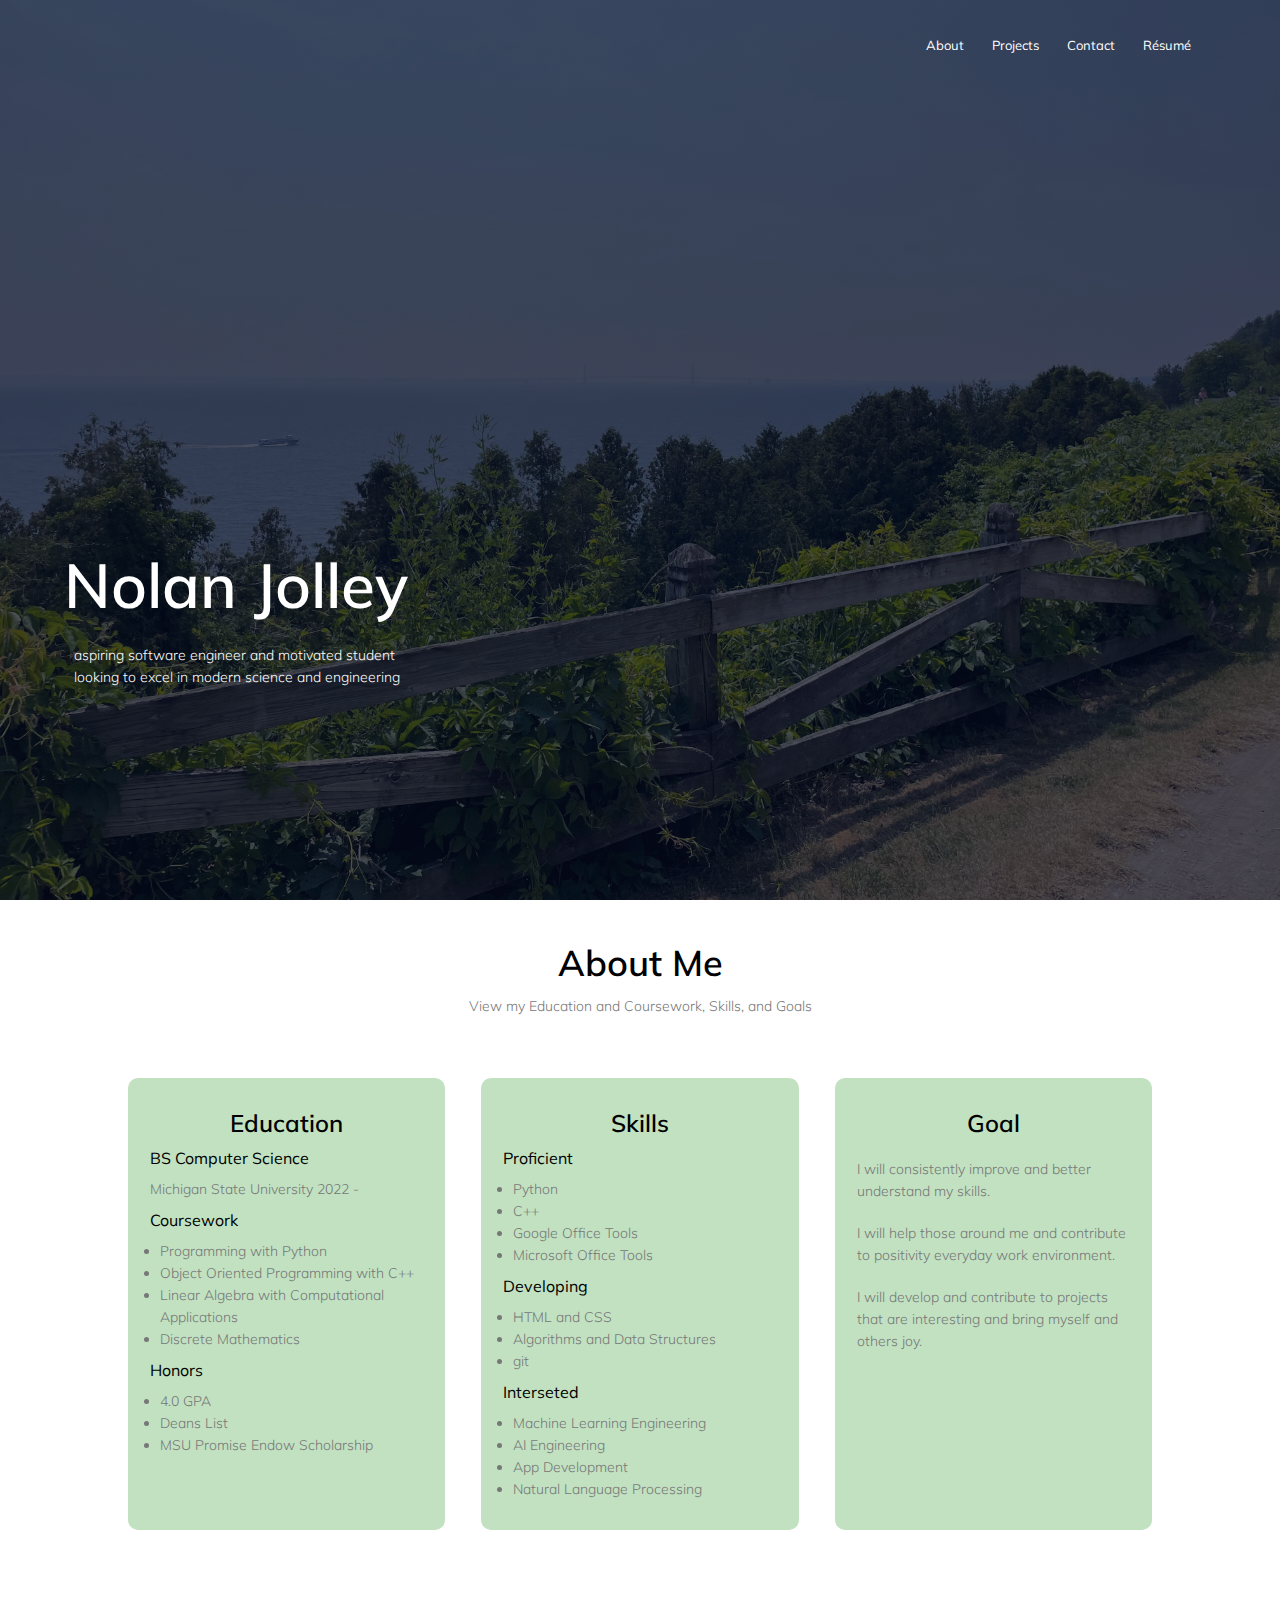
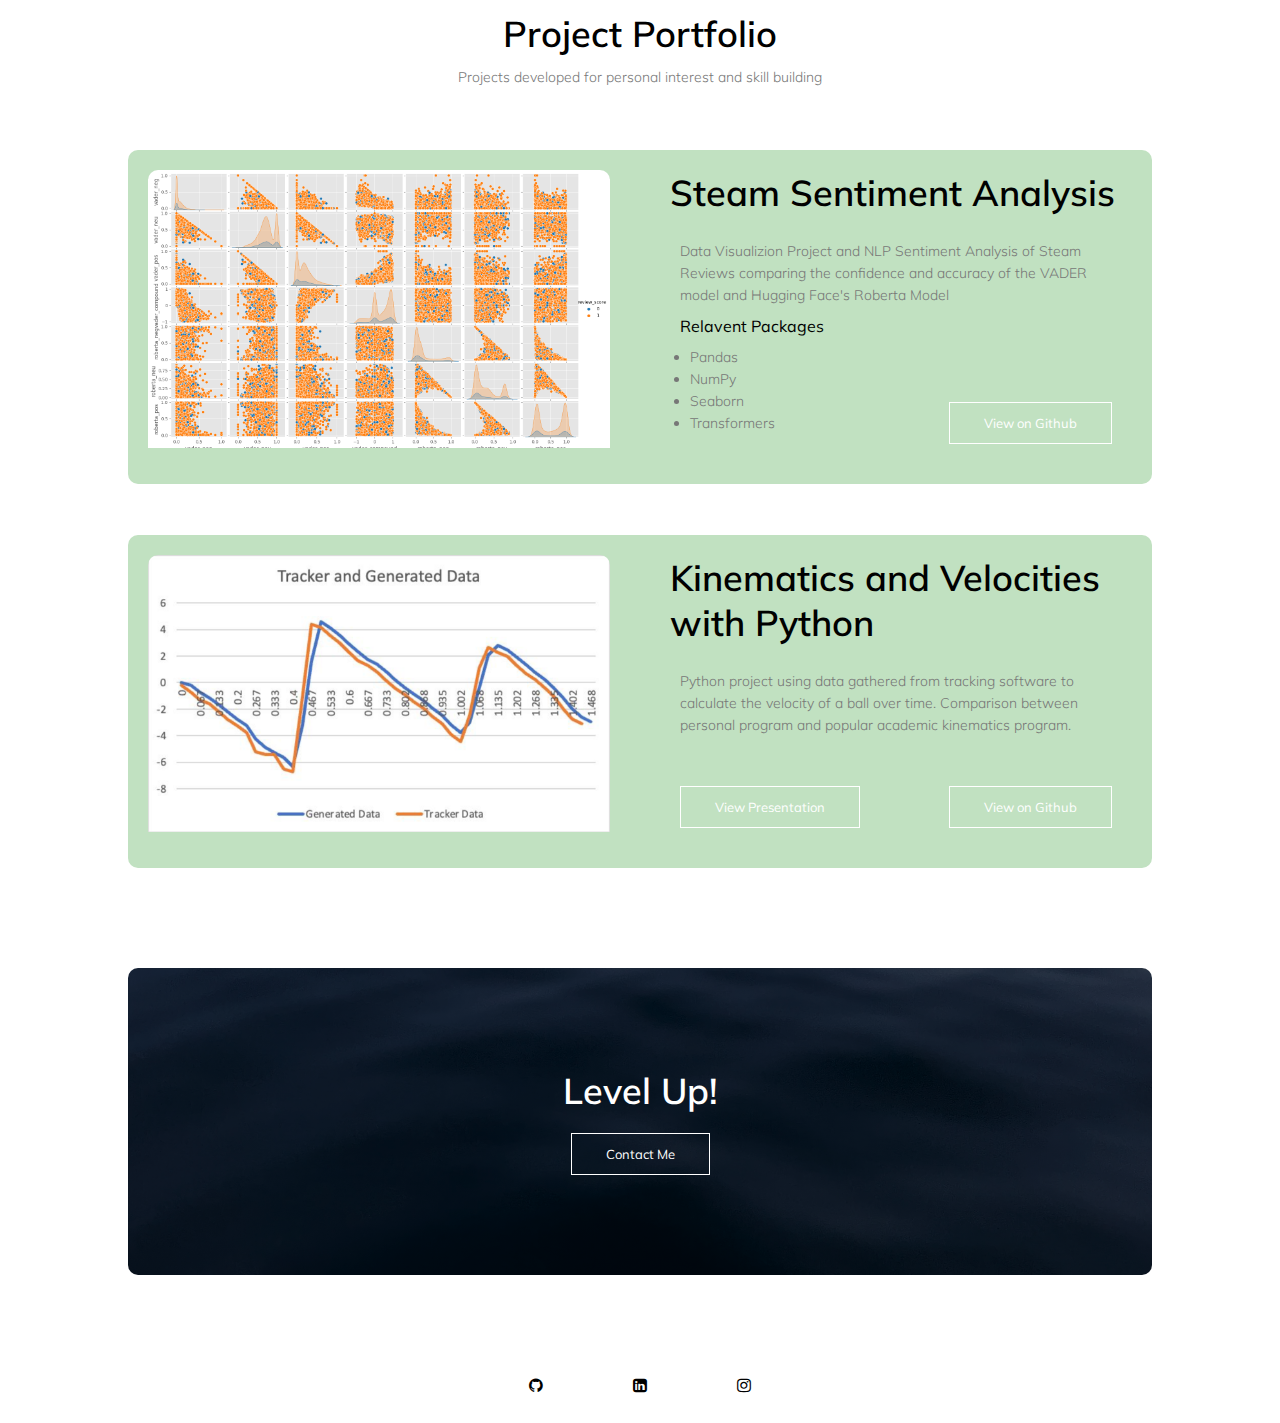
==== index.html @ 2948736c "Add files via upload" ====
<!DOCTYPE html>

<html>

<head> 
    <meta name = "viewport" content = "width=device-width, initial-scale = 1.0"> 
        <title>
            Nolan Jolley
        </title>
        <link rel="stylesheet" href="style.css"> 
        <link rel="preconnect" href="https://fonts.googleapis.com">
        <link rel="preconnect" href="https://fonts.gstatic.com" crossorigin>
        <link href="https://fonts.googleapis.com/css2?family=Mulish:wght@200;300;400;600;700&display=swap" rel="stylesheet">
        <link rel="stylesheet" href="https://stackpath.bootstrapcdn.com/font-awesome/4.7.0/css/font-awesome.min.css">
</head>
<body>

    <section class = "header1" id="home"> 
        <nav>
            <a href = "index.html"> </a>

                <!-- <img src = "images/logo.png"> -->

                <div class = "nav-links" id="navLinks">
                    <i class="fa fa-window-close-o" style="color: #ffffff;" onclick="hideMenu()"></i>
                    <ul>

                        <li><a href ="#about-section"> About </a></li>
                        <li><a href ="#projects"> Projects </a></li>
                        <li><a href ="#contact"> Contact </a></li>
                        <li><a href ="images/njresume_2909 copy.pdf" target = blank_> Résumé </a></li>

                    </ul>
                </div>
                <i class="fa fa-bars" style="color: #ffffff;" onclick="showMenu()"></i>
        </nav>

    <div class="text-box">
        <h1>
            Nolan Jolley
        </h1>
        <p>
            aspiring software engineer and motivated student <br> looking to excel in modern science and engineering 
        </p>
        <!-- <a href='' class="hero-btn">
            Explore the website cucks...
        </a> -->
    </div>

    </section>

    <!---about section-->

    <section class ="about" id="about-section"> 

        <h1> About Me </h1>
        <p>View my Education and Coursework, Skills, and Goals </p>
        <div class = "row"> 
            <div class = "proj-col"> 
                <h2> 
                    Education 
                </h2>
                <h4>
                    BS Computer Science 
                </h4>
                <p> 
                    Michigan State University 2022 -
                </p>
                <h4>
                    Coursework
                </h4>
                <ul>
                    <li>Programming with Python</li>
                    
                    <li>Object Oriented Programming with C++ </li>
                   
                    <li>Linear Algebra with Computational Applications</li>
                   
                    <li>Discrete Mathematics </li>
                    
                </ul>
                <h4>
                    Honors
                </h4>
                <ul>
                    
                    <li>4.0 GPA</li>
                    
                    <li>Deans List</li>
                    
                    <li>MSU Promise Endow Scholarship</li>
                    
                </ul>
               

            </div>
            <div class = "proj-col"> 
                <h2> 
                    Skills 
                </h2>
                <h4>
                    Proficient 
                </h4>
                <ul>
                    
                    <li>Python</li>
                    
                    <li>C++</li>

                    <li>Google Office Tools</li>
                    
                    <li>Microsoft Office Tools</li>
                </ul>
                <h4>
                    Developing
                </h4>
                <ul>
                    
                    <li>HTML and CSS</li>
                    
                    <li>Algorithms and Data Structures</li>

                    <li>git</li>
                </ul>
                <h4>
                    Interseted
                </h4>
                <ul>
                    
                    <li>Machine Learning Engineering</li>

                    <li>AI Engineering</li>
                    
                    <li>App Development</li>

                    <li>Natural Language Processing</li>
                </ul>
            </div>
            <div class = "proj-col"> 
                <h2> 
                     Goal
                </h2>

                <p> 
                    I will consistently improve and better understand my skills.
                </p>
                <p> 
                    I will help those around me and contribute to positivity everyday work environment. 
                </p>
                <p> 
                    I will develop and contribute to projects that are interesting and bring myself and others joy.
                </p>

            </div>
        </div>
    </section>


<!--portfolio-->
<section class = "projects" id="projects">
    <h1>
        Project Portfolio
    </h1>
        <p>
            Projects developed for personal interest and skill building  
            
        </p>
        <div class = "row2"> 

            <div class="project-col">

                <img src = "images/VADERvsRoberta.png">
                
            </div>
            <div class="project-col">

                <h1> Steam Sentiment Analysis</h1>
                <p>Data Visualizion Project and NLP Sentiment Analysis of Steam Reviews comparing the confidence and 
                    accuracy of the VADER model and Hugging Face's Roberta Model
                </p>
                <h4>
                    Relavent Packages
                </h4>
                <ul>
                    
                    <li>Pandas</li>

                    <li>NumPy </li>
                    
                    <li>Seaborn</li>

                    <li>Transformers</li>
                </ul>
                
                <a href="https://github.com/nolanjolley/steam-sentiment-analysis" target = blank_ class = "proj-btn"> View on Github</a>
            </div>
        </div>
        <div class = "row2"> 

            <div class="project-col">

                <img src = "images/Screenshot 2023-09-03 at 11.42.48 PM.png">
                
            </div>
            <div class="project-col">
              
                <h1>Kinematics and Velocities with Python </h1>
                <p>Python project using data gathered from tracking software to calculate 
                    the velocity of a ball over time. Comparison between personal program and popular academic 
                    kinematics program. 
                </p>
                <a href="https://drive.google.com/file/d/1aO3XGVloeSkYE9qz4G8ztH5Ztpsj8HgO/view?usp=sharing" target = blank_ class = "pres-btn"> View Presentation</a>
                <a href="https://github.com/nolanjolley/vel_project" target = blank_ class = "proj-btn"> View on Github </a>
                
            </div>
        </div>
  
</section>
<!-- contact -->

<section class = "contact" id="contact"> 

    <h1>Level Up!</h1>
    <a href = "mailto: nolanjolley@gmail.com" class = "hero-btn"> Contact Me </a>

</section>

<!-- footer -->

<section class = "footer"> 
    <div class="icons"> 
        <i class="fa fa-github" onclick="window.location.href = 'https://github.com/nolanjolley';"></i>
        <i class="fa fa-linkedin-square" onclick="window.location.href = 'https://www.linkedin.com/in/nolan-jolley-66517a282/';" ></i>
        <i class="fa fa-instagram" onclick="window.location.href = 'https://www.instagram.com/nolanjjolley/';"></i>
    </div>
</section>

<!-- java for phone menu -->
<script>

    var navLinks = document.getElementById("navLinks")

    function showMenu() { 
        navLinks.style.right = "0"; 
    }

    function hideMenu() { 
        navLinks.style.right = "-200px"
    }

</script>

</body>
</html>
---- style.css ----
*{ 
    margin: 0; 
    padding: 0; 
    font-family: 'Mulish', sans-serif;
}

.header1 { 
    min-height: 100vh; 
    width: 100%; 
    background-image: linear-gradient(rgb(4,9,30,0.7),rgb(4,9,30,0.7)), url(images/IMG_0151.jpeg);

    background-position: center;
    background-size: cover;
    position: relative; 
}

nav{ 

    display: flex; 
    padding: 2% 6%; 
    justify-content: space-between;
    align-items: center;

}

.nav-links { 

    flex: 1; 
    text-align: right;
    
}

.nav-links ul li { 

    list-style: none; 
    display: inline-block; 
    padding: 8px 12px; 
    position: relative; 

}

.nav-links ul li a{ 

    color: #fff;
    text-decoration: none; 
    font-size: 13px;

}

.nav-links ul li::after{

    content: ''; 
    width: 0%;
    height: 2px; 
    background: #C1E1C1;
    display: block; 
    margin: auto; 
    transition: 0.5s;

}

.nav-links ul li:hover::after {

    width: 100%; 

} 

.text-box { 
    width: 90%; 
    color: white; 
    position: absolute; 
    top: 50%; 
    left: 50%; 
    transform: translate(-50%, 50%); 
    text-align: left;
}

.text-box h1{
    font-size: 62px; 
}

.text-box p{ 
    margin: 10px 0 40px; 
    font-size: 14px; 
    color: white; 
}

.hero-btn { 
    display: inline-block; 
    text-decoration: none; 
    color: white; 
    border: 1px solid white;
    padding: 12px 34px; 
    font-size: 13px; 
    background: transparent; 
    position: relative; 
    cursor: pointer;
}

.hero-btn:hover {
    
    border: 1px solid #C1E1C1; 
    background: #C1E1C1; 
    transition: 1s; 

}

nav .fa { 
    display: none; 
}

@media(max-width:700px) { 

    .text-box h1 { 
        font-size: 20px; 
    }

    .hero-btn:hover {
        
        border: 1px solid #C1E1C1; 
        background: #C1E1C1; 
        transition: 1s; 
    
    }

    .nav-links ul li { 
            display: block; 
            font-size: 40px;
    }

    .nav-links { 
        position: absolute; 
        background: #C1E1C1; 
        height: 100vh; 
        width:  200px; 
        top: 0; 
        right: -200px; 
        text-align: right; 
        z-index: 2; 
        transition: 1s; 
    }
    
    nav .fa { 
        display: block; 
        color: white; 
        margin: 10px; 
        font-size: 20px; 
        cursor: pointer; 
    }
    /* .nav-links ul { 
        padding: 10px; 
    } */
}

/*-- about section --*/ 

.about { 

    width: 80%;
    margin: auto; 
    text-align: center;
    padding-top: 40px; 

}

h1 { 

    font-size: 36px; 
    font-weight: 600;
    
}

p { 

    color: #777; 
    font-size: 14px; 
    font-weight: 300;
    line-height: 22px;
    padding: 10px; 
    

}

.row { 

    margin-top: 5%;
    display: flex; 
    justify-content: space-between;
} 

.proj-col { 

    flex-basis: 31%;
    background: #C1E1C1;
    border-radius: 10px; 
    margin-bottom: 5%; 
    padding: 20px 12px; 
    box-sizing: border-box;
    transition: 0.5s; 
    text-align: left;
}

.proj-col ul { 
    margin-left: 10px; 
    color: #777; 
    font-size: 14px; 
    font-weight: 300;
    line-height: 22px;
    padding: 10px; 
}
.proj-col h4 { 
    font-weight: 400;
    padding-left: 10px; 
}

h2{ 

    text-align: center;
    font-weight: 600;
    margin: 10px; 

}

.proj-col:hover { 

    box-shadow: 0 0 20px 0px rgba(0,0,0,0.2)

}

@media(max-width: 700px) { 

    .row{ 
        flex-direction: column;
    }

}

/*-- projects --*/ 

.projects { 

    width: 80%;
    margin: auto; 
    padding-top: 30px;
    text-align: center; 

}


.row2 { 
    margin-top: 5%;
    display: flex; 
    justify-content: space-between;

    flex-basis: 31%;
    background: #C1E1C1;
    border-radius: 10px; 
    margin-bottom: 5%; 
    padding: 20px 20px; 
    box-sizing: border-box;
    transition: 0.5s; 
}

.row2:hover { 
    box-shadow: 0 0 20px 0px rgba(0,0,0,0.2)
}

.project-col { 
    flex-basis: 47%; 
    /* margin-bottom: 20px; */
    border-radius: 10px; 
    position: relative;
    overflow: hidden; 
    /* justify-content: space-between;
    flex-direction: column;

    display: flex; */
}


.project-col img { 
    width: 100%;
    padding-bottom: 12px;
}

.project-col h1{ 
    margin-bottom: 15px; 
    text-align: left;
}

.project-col p { 
    text-align: left;
}

.proj-btn { 
    display: inline-block; 
    text-decoration: none; 
    color: white; 
    border: 1px solid white;
    padding: 12px 34px; 
    font-size: 13px; 
    background: transparent; 
    position: relative; 
    cursor: pointer;
    /* text-align: right;  */
}

.proj-btn:hover {
    border: 1px solid white; 
    background: white; 
    color: #C1E1C1;
    transition: 1s; 
}
.pres-btn { 
    display: inline-block; 
    text-decoration: none; 
    color: white; 
    border: 1px solid white;
    padding: 12px 34px; 
    font-size: 13px; 
    background: transparent; 
    position: relative; 
    cursor: pointer;
    /* text-align: right;  */
}

.pres-btn:hover {
    border: 1px solid white; 
    background: white; 
    color: #C1E1C1;
    transition: 1s; 
}

.project-col h4 { 
    font-weight: 400;
    padding-left: 10px; 
    text-align: left;
}

.project-col ul { 
    margin-left: 10px; 
    color: #777; 
    font-size: 14px; 
    font-weight: 300;
    line-height: 22px;
    padding: 10px; 
    padding-bottom: 20px; 
    text-align: left; 
}

.project-col .proj-btn { 
    position: absolute;
    bottom: 20px;
    right: 20px;
}
.project-col .pres-btn { 
    position: absolute;
    bottom: 20px;
    left: 10px; 
}
@media(max-width: 700px) { 

    .row2{ 
        flex-direction: column;
        text-align: left;
    }
    .project-col .proj-btn { 
     
        position: relative;  
        margin: 10px; 
       
        bottom: 0px;
        right: 0px;
    }

}

/* contact */

.contact { 
    margin: 100px auto; 
    width: 80%; 
    background-image: linear-gradient(rgba(0,0,0,0.7), rgba(0,0,0,0.7)), url(images/IMG_0193.jpeg);
    background-position: center;
    background-size: cover;
    border-radius: 10px; 
    text-align: center; 
    padding: 100px 0; 
}

.contact h1 { 
    color: white; 
    margin-bottom: 20px;
    padding: 0;
}

@media (max-width: 700px) { 
    .contact h1 { 
        font-size: 24px; 
    }

}

/* footer */

.footer { 
    width: 100%; 
    text-align: center;
    /* padding: 30px;  */
}

.icons .fa { 
    color: black; 
    margin: 0 13px; 
    cursor: pointer;
    padding-left: 30px; 
    padding-right: 30px; 
    padding-bottom: 30px; 
}
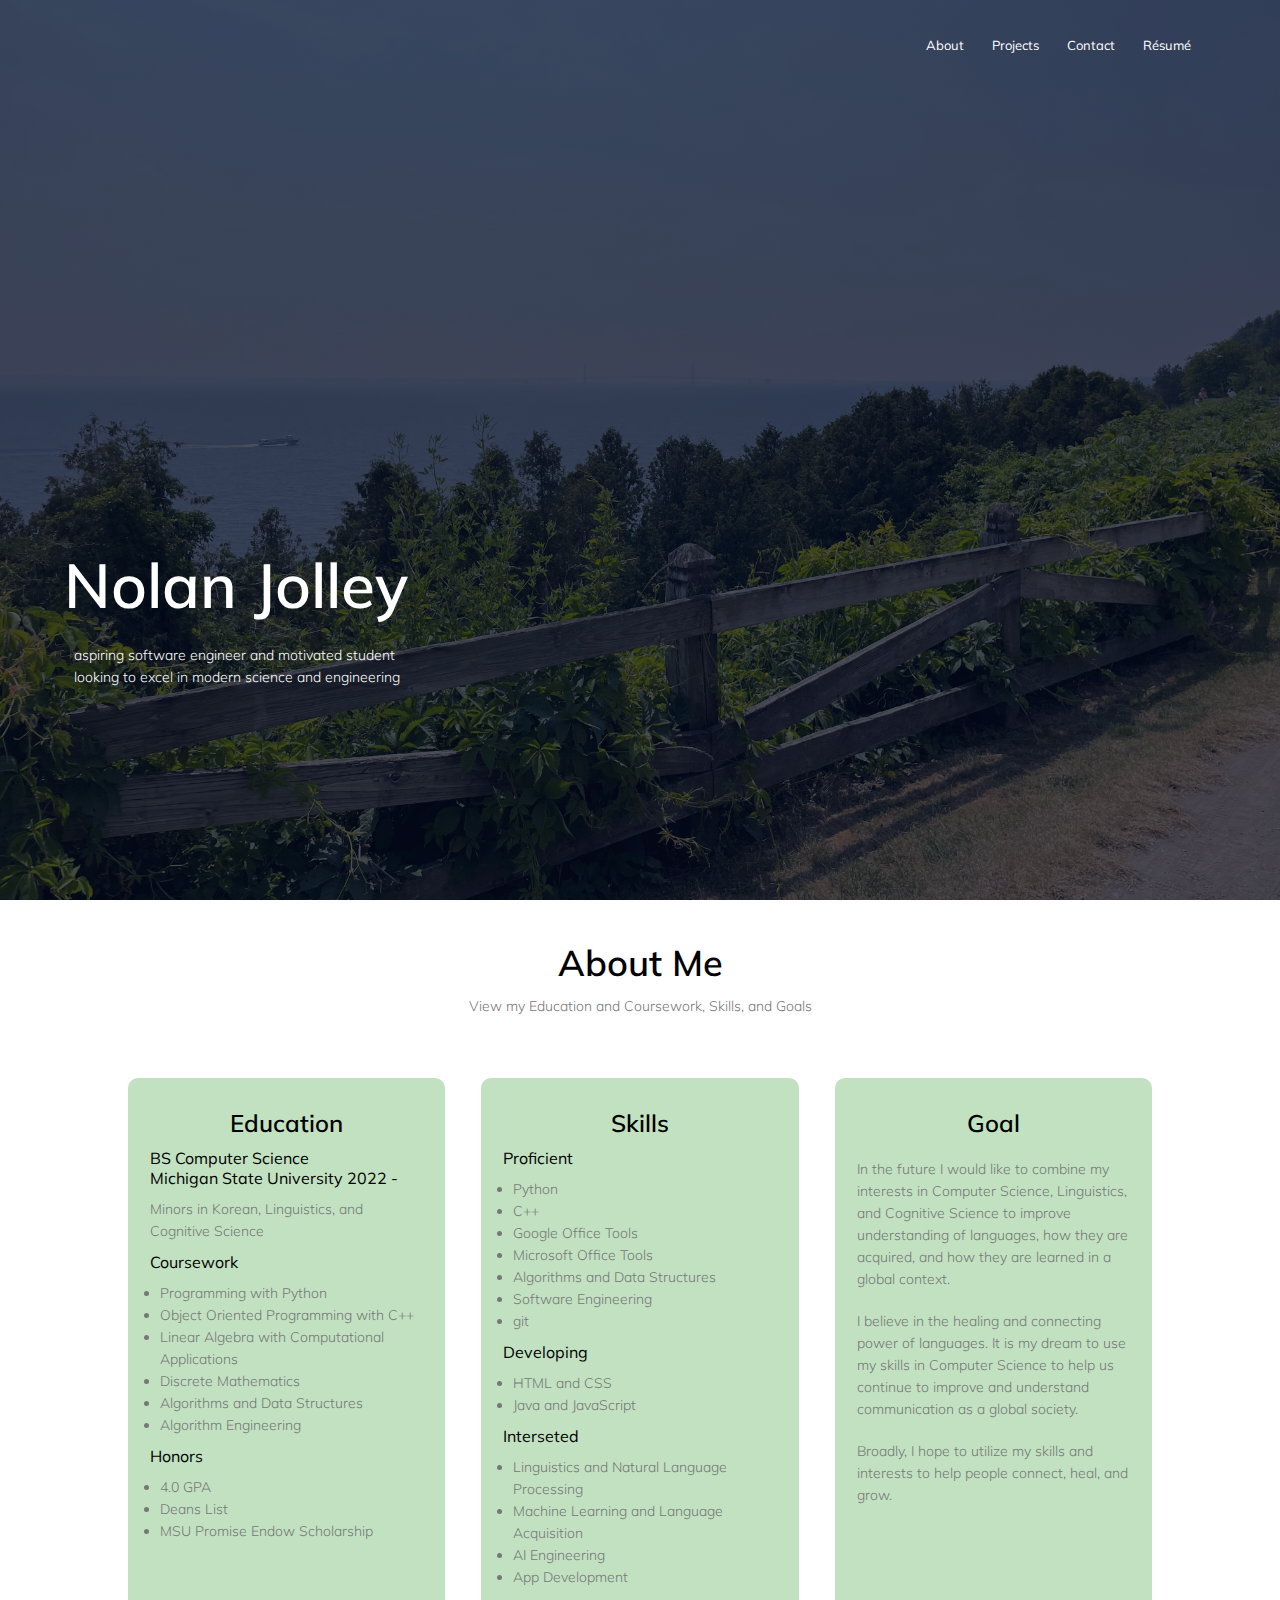
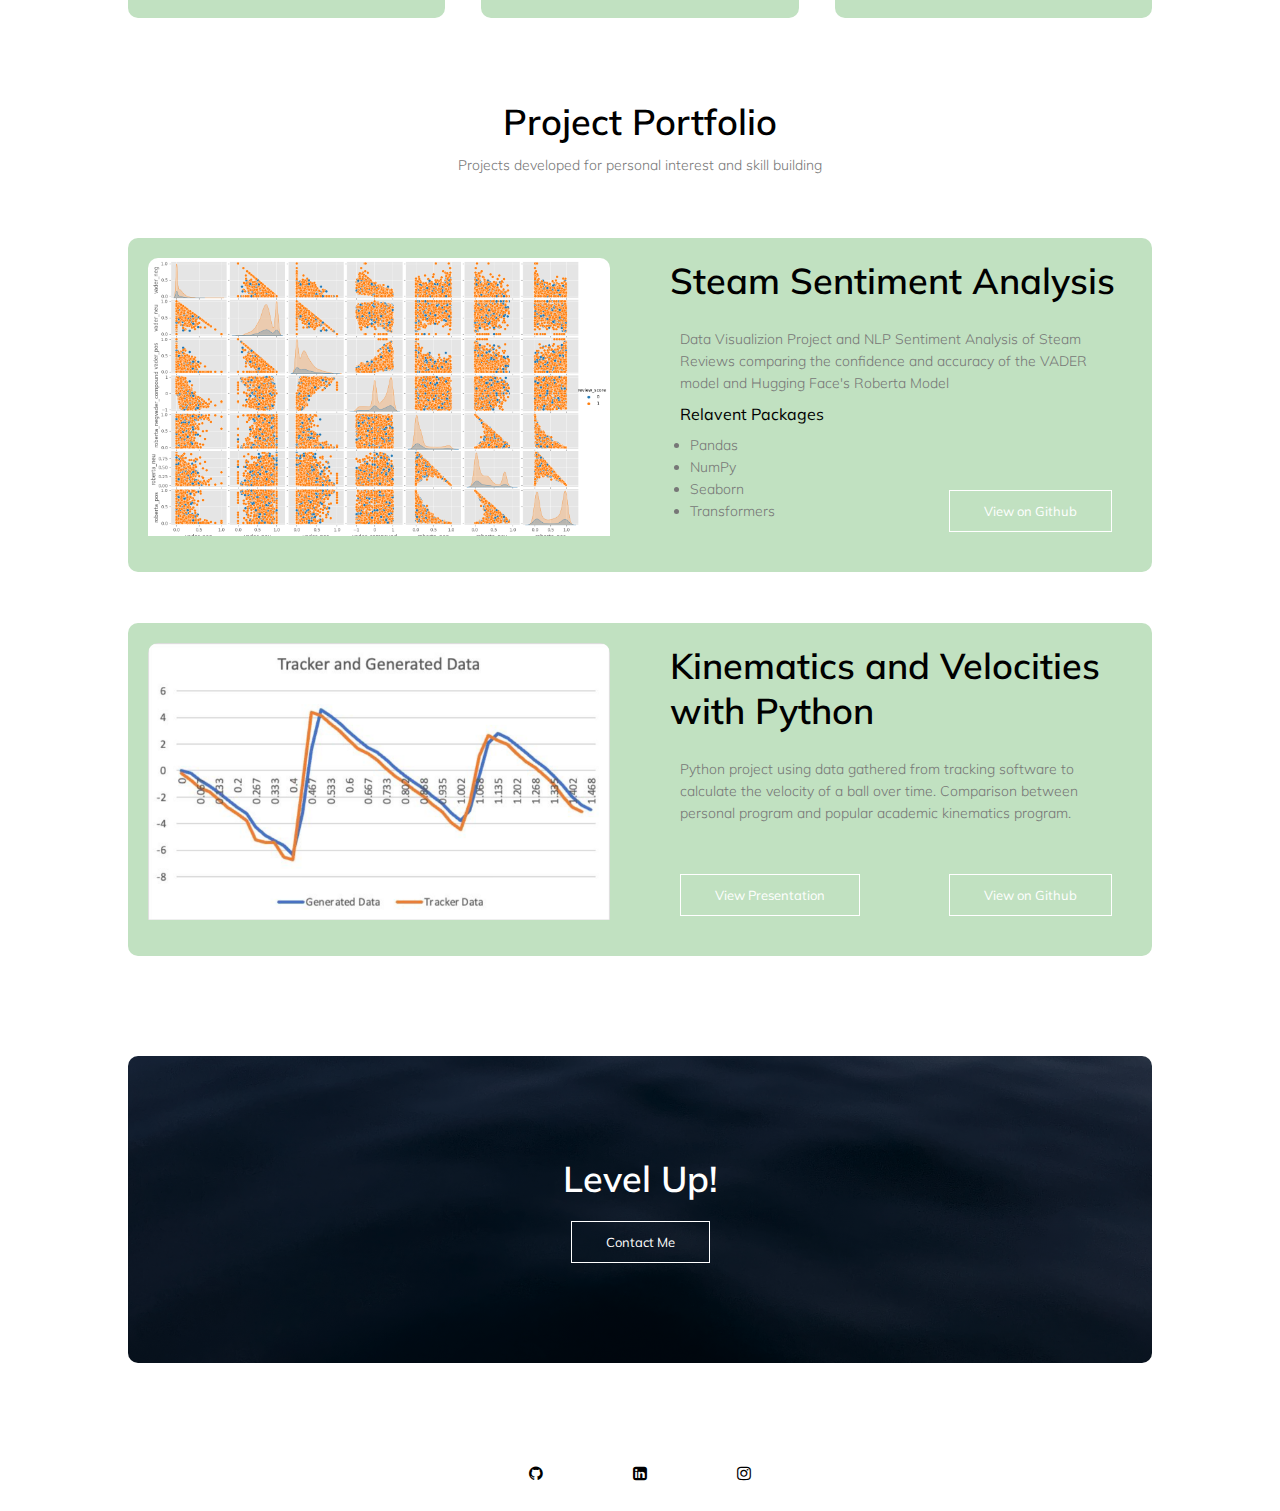
==== commit 1b16e6cc: "Update index.html" ====
--- a/index.html
+++ b/index.html
@@ -28,7 +28,7 @@
                         <li><a href ="#about-section"> About </a></li>
                         <li><a href ="#projects"> Projects </a></li>
                         <li><a href ="#contact"> Contact </a></li>
-                        <li><a href ="images/njresume_2909 copy.pdf" target = blank_> Résumé </a></li>
+                        <li><a href ="images/nolanjolleyRE.pdf" target = blank_> Résumé </a></li>
 
                     </ul>
                 </div>
@@ -61,11 +61,15 @@
                     Education 
                 </h2>
                 <h4>
-                    BS Computer Science 
-                </h4>
-                <p> 
+                    BS Computer Science  
+                </h4>
+                <h4>
                     Michigan State University 2022 -
-                </p>
+                </h4>
+                <p>
+                    Minors in Korean, Linguistics, and Cognitive Science 
+                </p>
+
                 <h4>
                     Coursework
                 </h4>
@@ -77,6 +81,10 @@
                     <li>Linear Algebra with Computational Applications</li>
                    
                     <li>Discrete Mathematics </li>
+
+                    <li>Algorithms and Data Structures</li>
+
+                    <li>Algorithm Engineering</li>
                     
                 </ul>
                 <h4>
@@ -110,6 +118,13 @@
                     <li>Google Office Tools</li>
                     
                     <li>Microsoft Office Tools</li>
+
+                    <li>Algorithms and Data Structures</li>
+
+                    <li>Software Engineering</li>
+
+                    <li>git</li>
+
                 </ul>
                 <h4>
                     Developing
@@ -118,22 +133,21 @@
                     
                     <li>HTML and CSS</li>
                     
-                    <li>Algorithms and Data Structures</li>
-
-                    <li>git</li>
+                    <li>Java and JavaScript</li>
                 </ul>
                 <h4>
                     Interseted
                 </h4>
                 <ul>
                     
-                    <li>Machine Learning Engineering</li>
+                    <li>Linguistics and Natural Language Processing</li>
+
+                    <li>Machine Learning and Language Acquisition</li>
 
                     <li>AI Engineering</li>
                     
                     <li>App Development</li>
 
-                    <li>Natural Language Processing</li>
                 </ul>
             </div>
             <div class = "proj-col"> 
@@ -142,13 +156,15 @@
                 </h2>
 
                 <p> 
-                    I will consistently improve and better understand my skills.
-                </p>
-                <p> 
-                    I will help those around me and contribute to positivity everyday work environment. 
-                </p>
-                <p> 
-                    I will develop and contribute to projects that are interesting and bring myself and others joy.
+                    In the future I would like to combine my interests in Computer Science, Linguistics, and Cognitive Science
+                    to improve understanding of languages, how they are acquired, and how they are learned in a global context. 
+                </p>
+                <p>
+                    I believe in the healing and connecting power of languages. It is my dream to use my skills in Computer Science
+                    to help us continue to improve and understand communication as a global society. 
+                </p>
+                <p>
+                    Broadly, I hope to utilize my skills and interests to help people connect, heal, and grow. 
                 </p>
 
             </div>
@@ -251,4 +267,4 @@
 </script>
 
 </body>
-</html>+</html>
--- a/style.css
+++ b/style.css
@@ -358,6 +358,7 @@
     bottom: 20px;
     left: 10px; 
 }
+
 @media(max-width: 700px) { 
 
     .row2{ 
@@ -416,4 +417,4 @@
     padding-left: 30px; 
     padding-right: 30px; 
     padding-bottom: 30px; 
-}+}
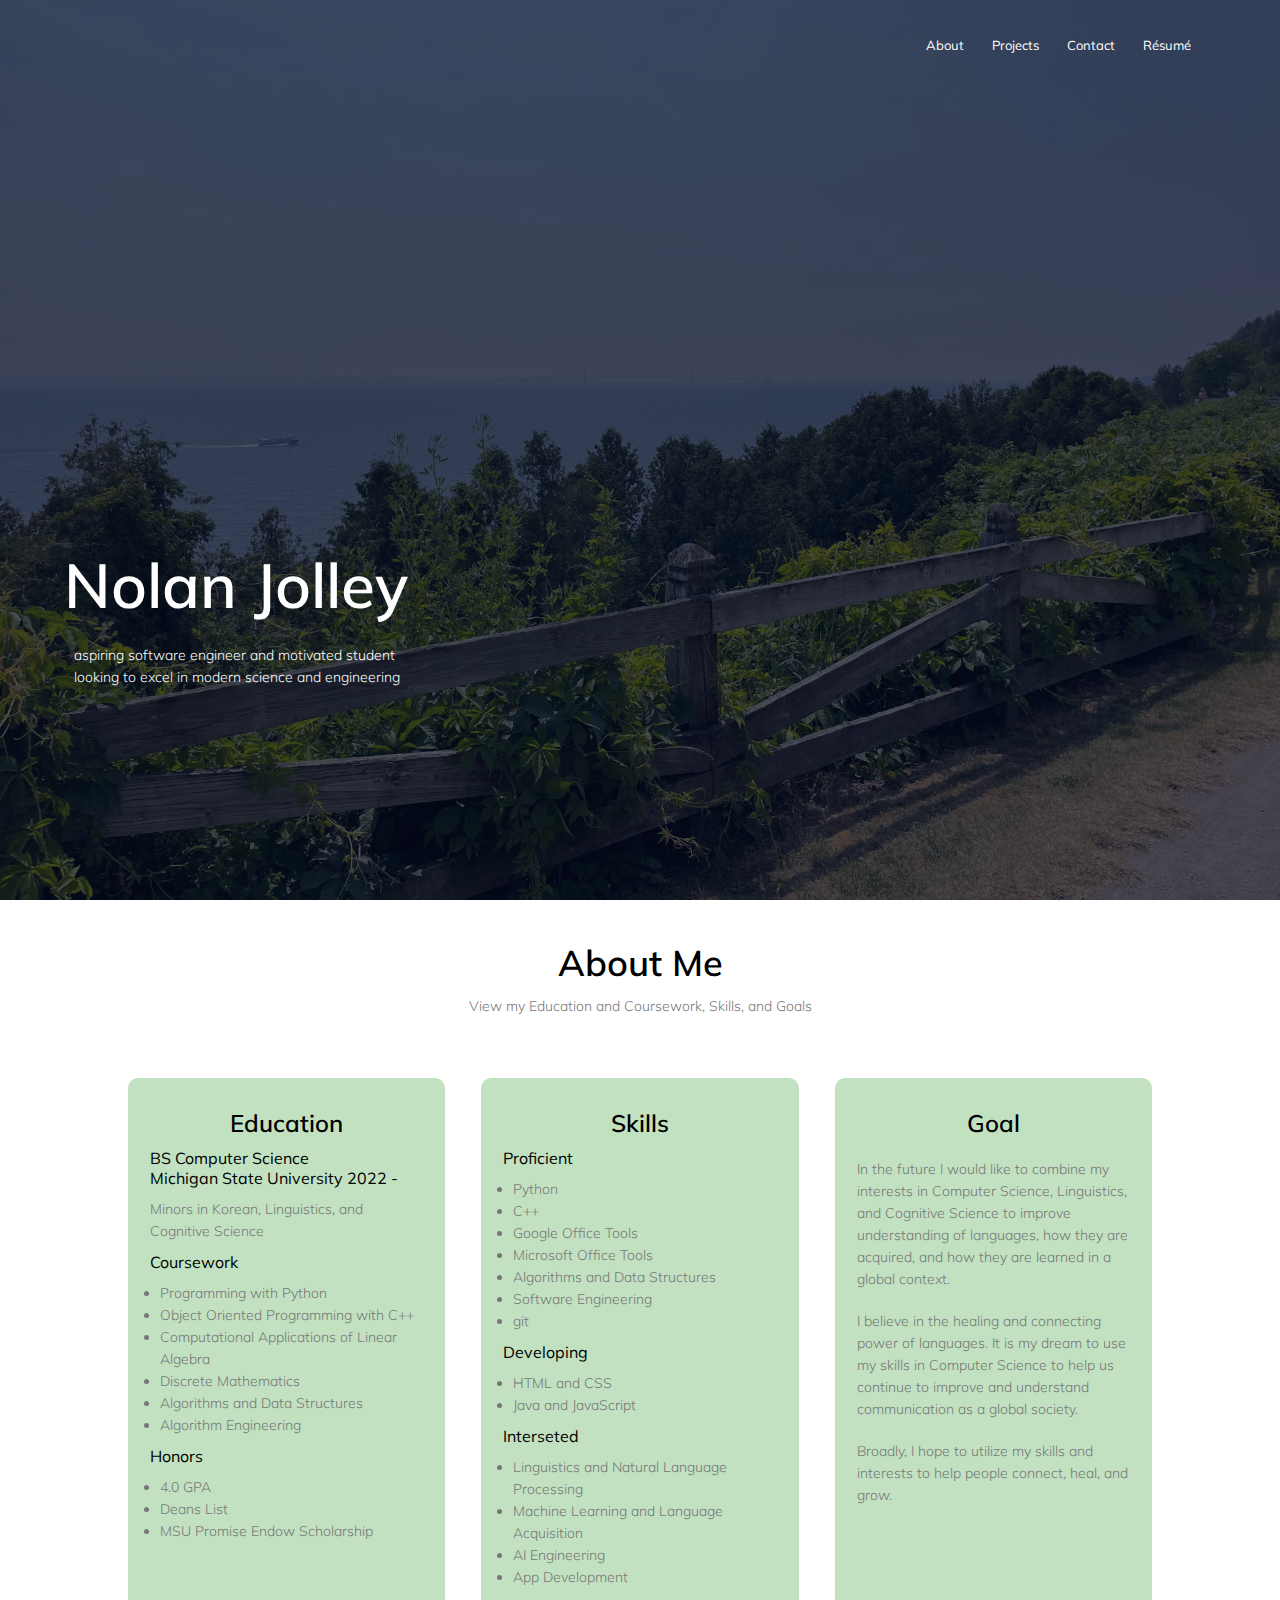
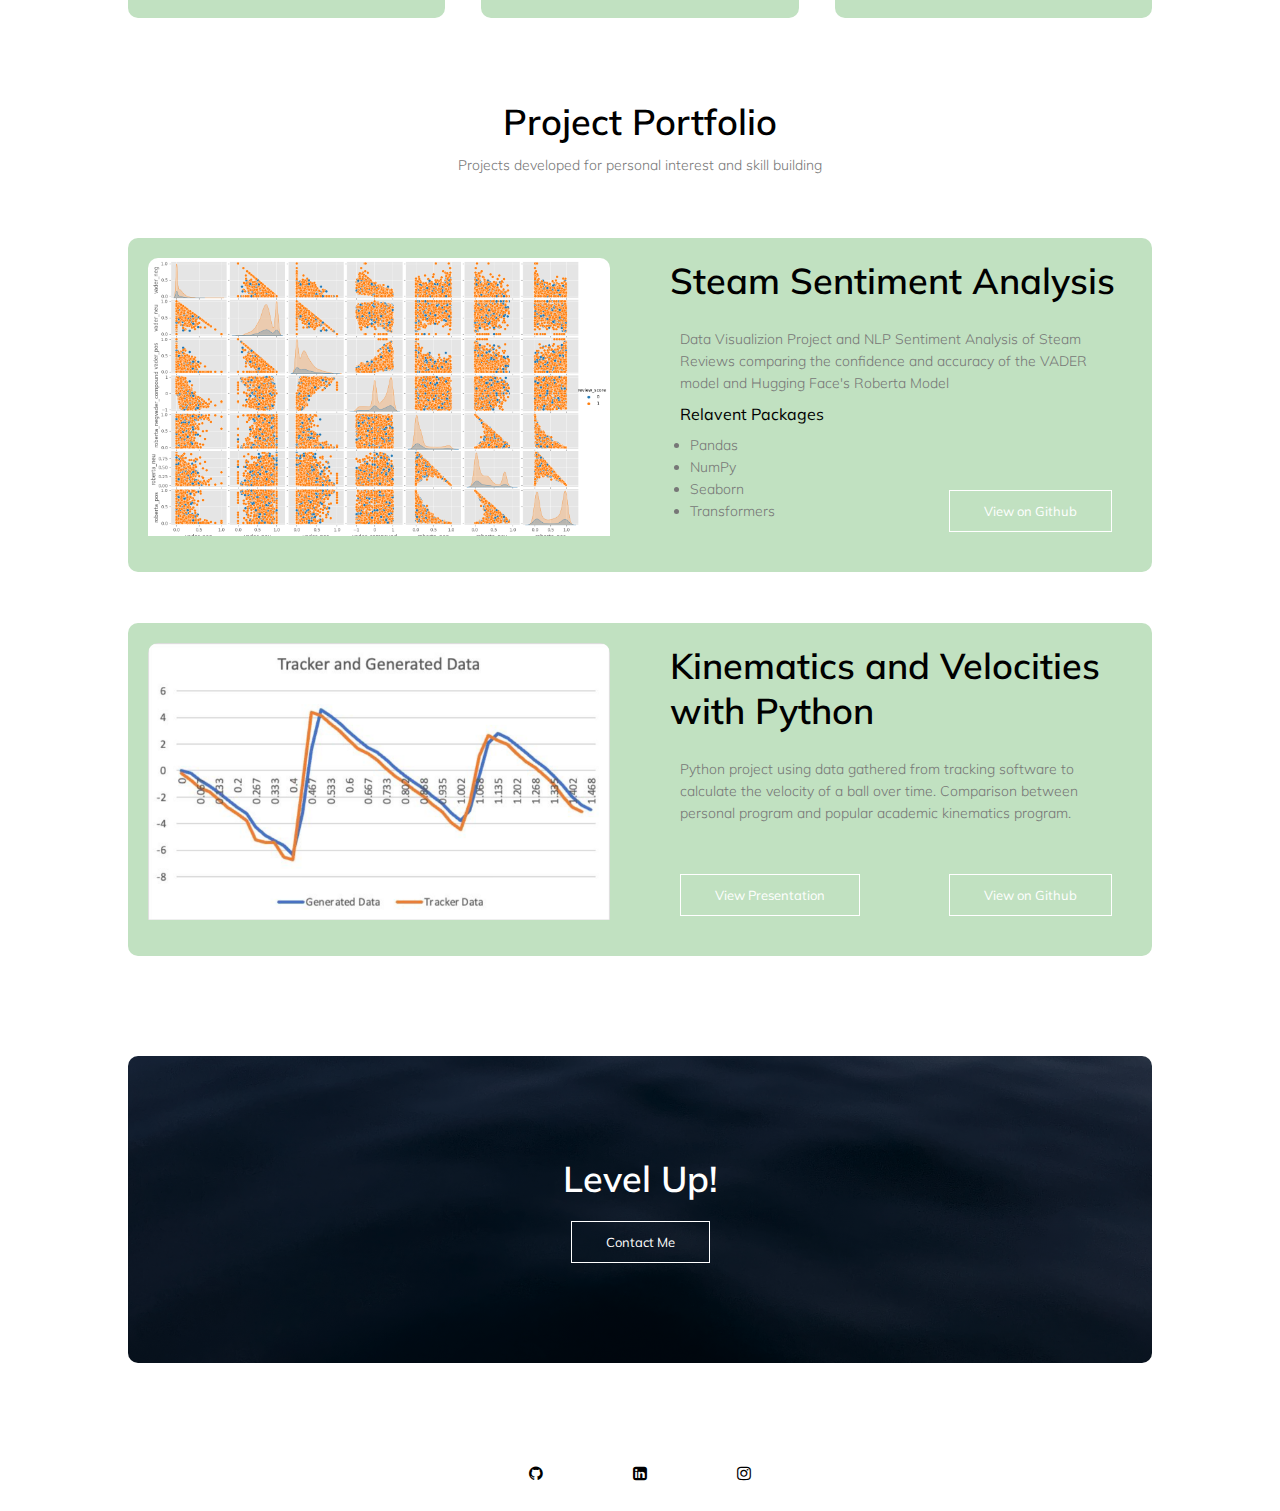
==== commit c0a55b4b: "updated lin alg section" ====
--- a/index.html
+++ b/index.html
@@ -78,7 +78,7 @@
                     
                     <li>Object Oriented Programming with C++ </li>
                    
-                    <li>Linear Algebra with Computational Applications</li>
+                    <li>Computational Applications of Linear Algebra</li>
                    
                     <li>Discrete Mathematics </li>
 
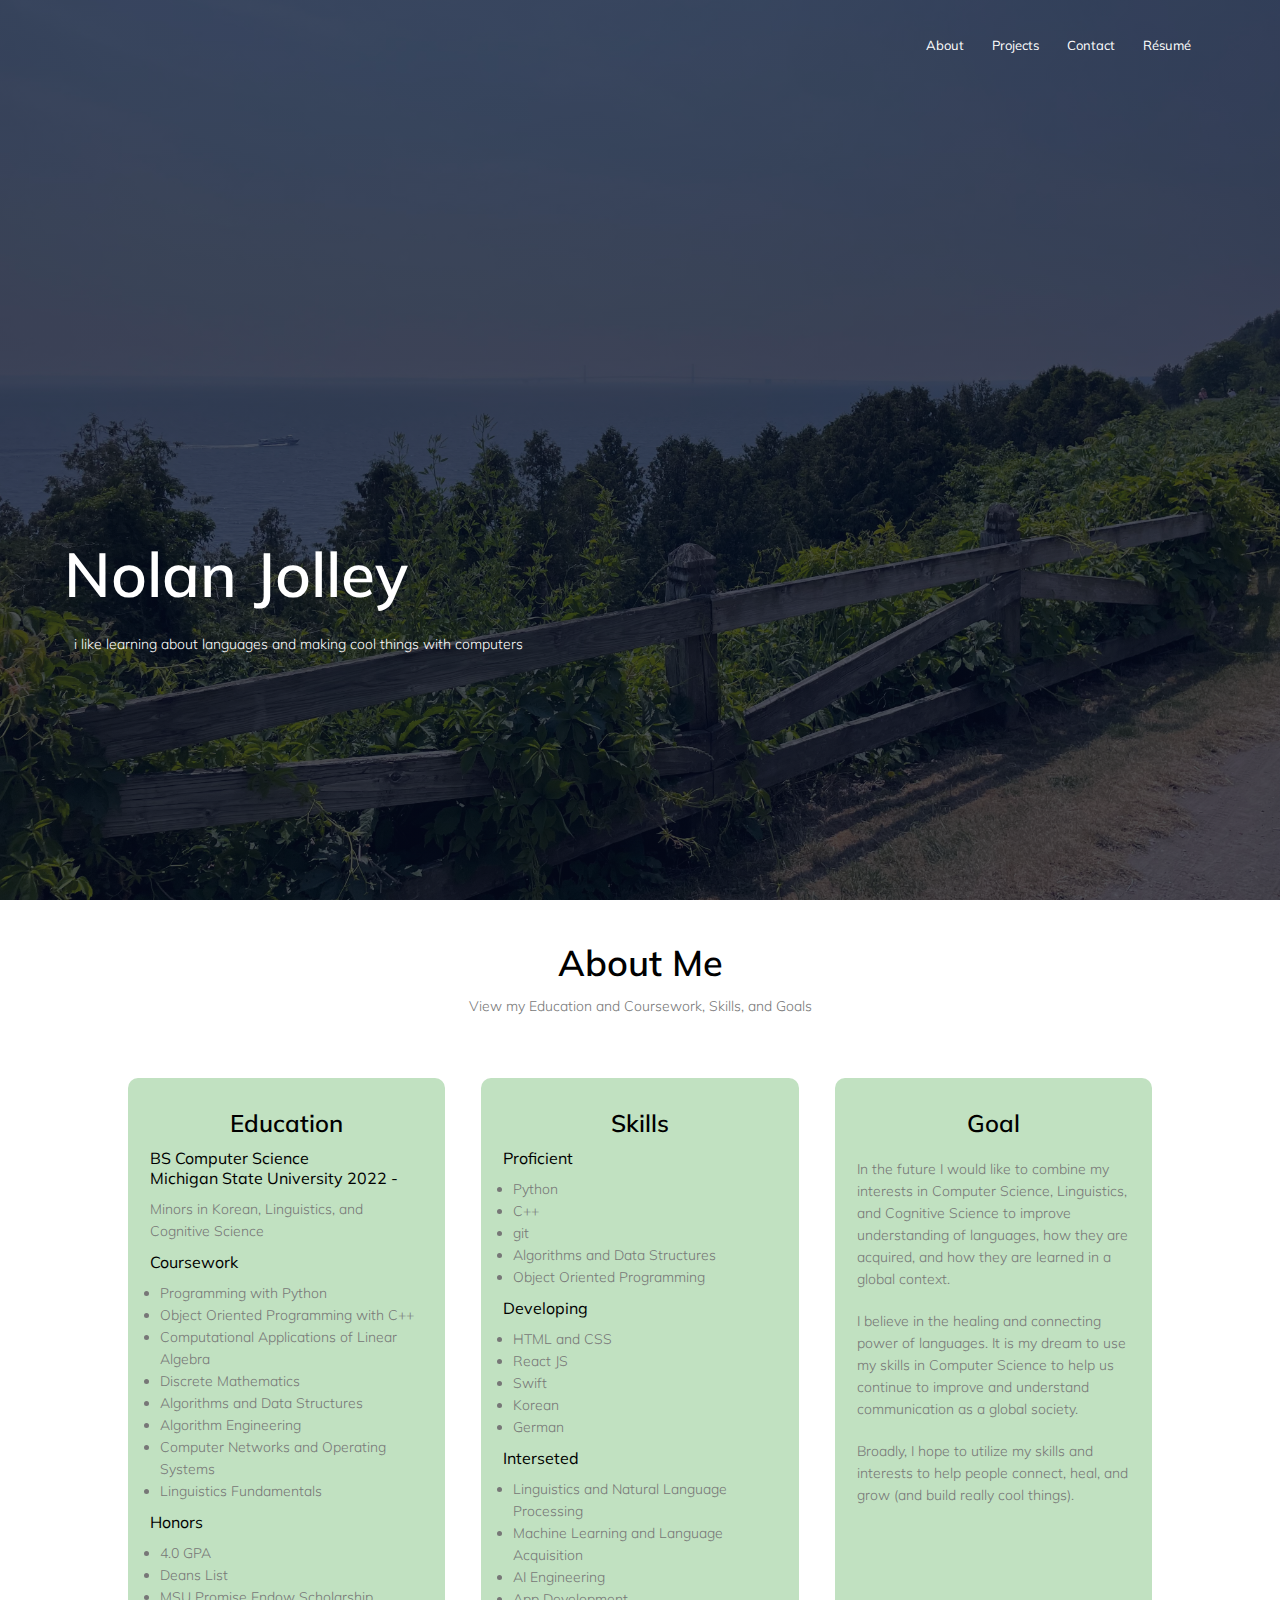
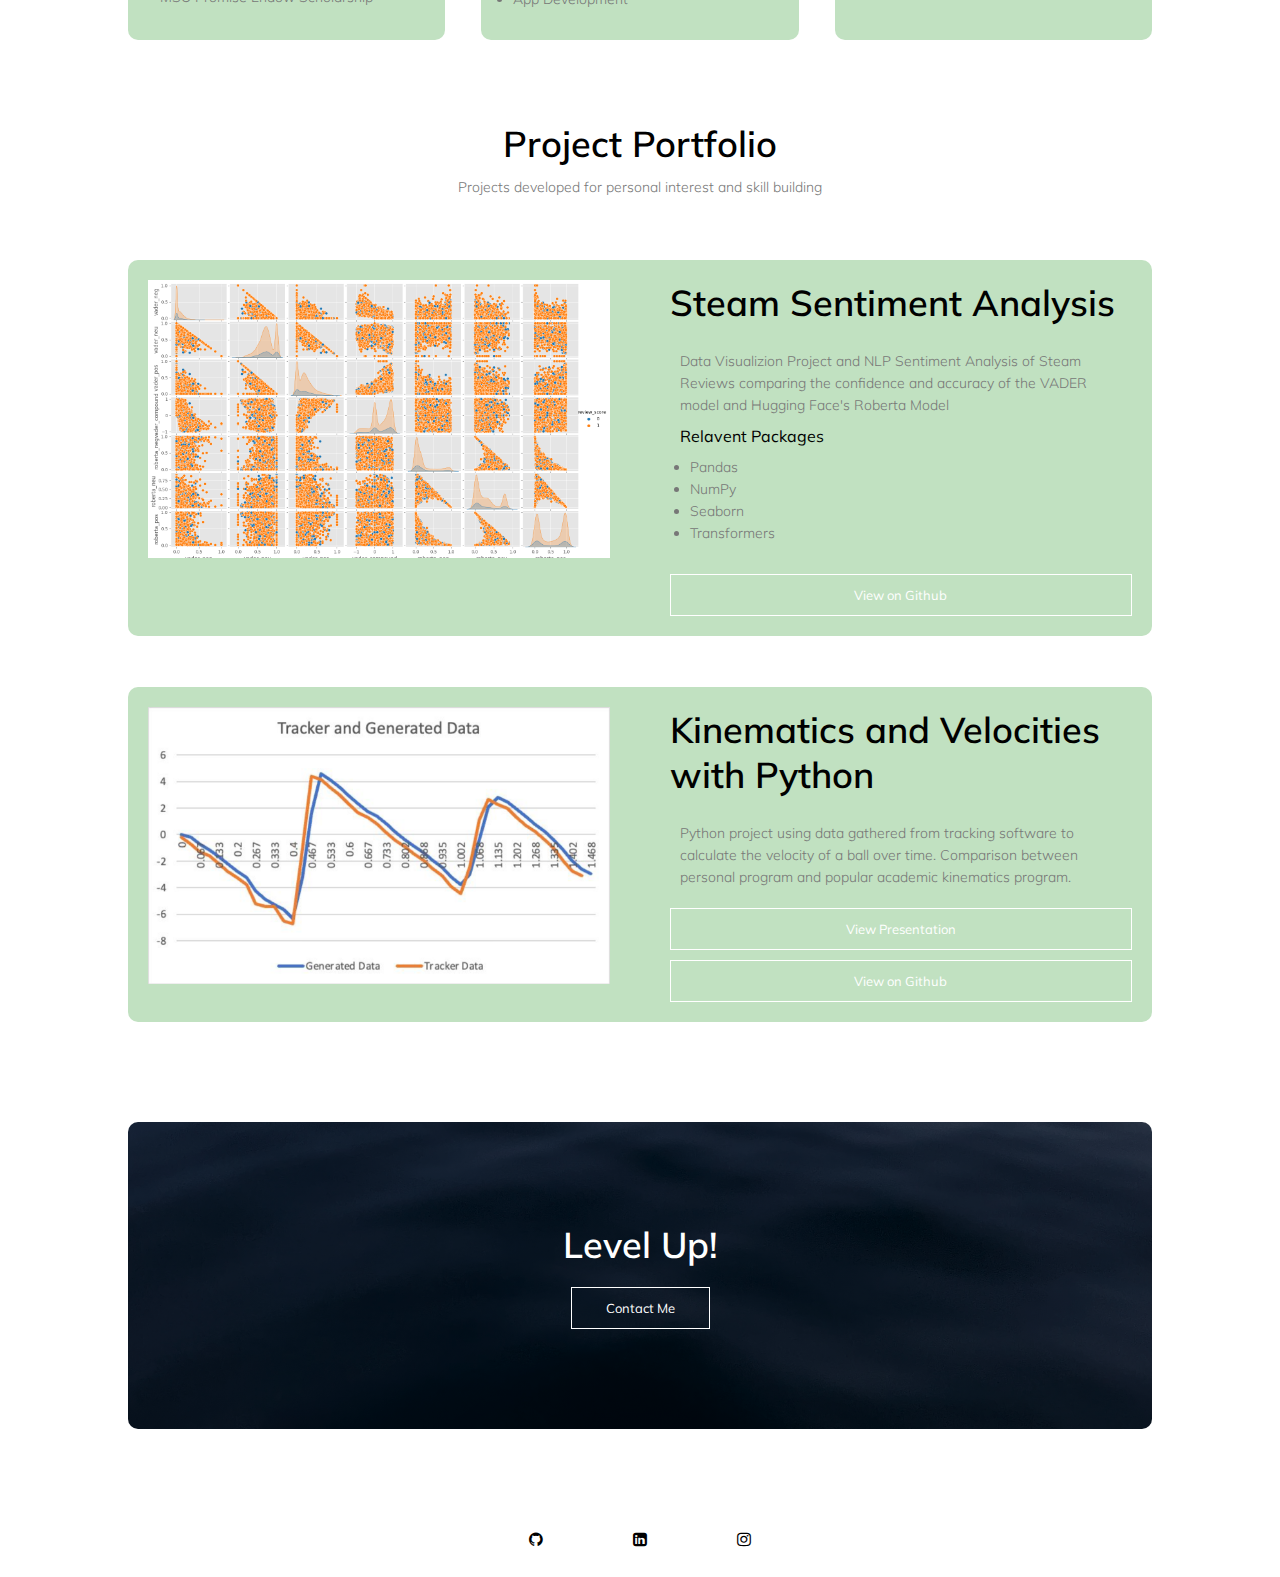
==== commit 1a203719: "updated button bug, addressed other issues." ====
--- a/index.html
+++ b/index.html
@@ -40,7 +40,7 @@
             Nolan Jolley
         </h1>
         <p>
-            aspiring software engineer and motivated student <br> looking to excel in modern science and engineering 
+            i like learning about languages and making cool things with computers <br>
         </p>
         <!-- <a href='' class="hero-btn">
             Explore the website cucks...
@@ -85,6 +85,10 @@
                     <li>Algorithms and Data Structures</li>
 
                     <li>Algorithm Engineering</li>
+
+                    <li>Computer Networks and Operating Systems</li>
+
+                    <li>Linguistics Fundamentals</li>
                     
                 </ul>
                 <h4>
@@ -115,15 +119,11 @@
                     
                     <li>C++</li>
 
-                    <li>Google Office Tools</li>
-                    
-                    <li>Microsoft Office Tools</li>
+                    <li>git</li>
 
                     <li>Algorithms and Data Structures</li>
 
-                    <li>Software Engineering</li>
-
-                    <li>git</li>
+                    <li>Object Oriented Programming</li>
 
                 </ul>
                 <h4>
@@ -133,7 +133,15 @@
                     
                     <li>HTML and CSS</li>
                     
-                    <li>Java and JavaScript</li>
+                    <li>React JS</li>
+
+                    <li>Swift</li>
+
+                    <li>Korean</li>
+
+                    <li>German</li>
+
+
                 </ul>
                 <h4>
                     Interseted
@@ -164,7 +172,7 @@
                     to help us continue to improve and understand communication as a global society. 
                 </p>
                 <p>
-                    Broadly, I hope to utilize my skills and interests to help people connect, heal, and grow. 
+                    Broadly, I hope to utilize my skills and interests to help people connect, heal, and grow (and build really cool things). 
                 </p>
 
             </div>
@@ -208,7 +216,7 @@
                     <li>Transformers</li>
                 </ul>
                 
-                <a href="https://github.com/nolanjolley/steam-sentiment-analysis" target = blank_ class = "proj-btn"> View on Github</a>
+                <a href="https://github.com/nolanjolley/steam-sentiment-analysis" target = blank_ class = "hero-btn"> View on Github</a>
             </div>
         </div>
         <div class = "row2"> 
@@ -225,8 +233,8 @@
                     the velocity of a ball over time. Comparison between personal program and popular academic 
                     kinematics program. 
                 </p>
-                <a href="https://drive.google.com/file/d/1aO3XGVloeSkYE9qz4G8ztH5Ztpsj8HgO/view?usp=sharing" target = blank_ class = "pres-btn"> View Presentation</a>
-                <a href="https://github.com/nolanjolley/vel_project" target = blank_ class = "proj-btn"> View on Github </a>
+                <a href="https://drive.google.com/file/d/1aO3XGVloeSkYE9qz4G8ztH5Ztpsj8HgO/view?usp=sharing" target = blank_ class = "hero-btn"> View Presentation</a>
+                <a href="https://github.com/nolanjolley/vel_project" target = blank_ class = "hero-btn"> View on Github </a>
                 
             </div>
         </div>
--- a/style.css
+++ b/style.css
@@ -12,6 +12,7 @@
     background-position: center;
     background-size: cover;
     position: relative; 
+    
 }
 
 nav{ 
@@ -268,19 +269,20 @@
 .project-col { 
     flex-basis: 47%; 
     /* margin-bottom: 20px; */
-    border-radius: 10px; 
+    /* border-radius: 10px;  */
     position: relative;
     overflow: hidden; 
-    /* justify-content: space-between;
+    justify-content: space-between; 
     flex-direction: column;
 
-    display: flex; */
+    display: flex;
 }
 
 
 .project-col img { 
     width: 100%;
-    padding-bottom: 12px;
+    /* padding-bottom: 12px; */
+    align-self: center;
 }
 
 .project-col h1{ 
@@ -292,7 +294,14 @@
     text-align: left;
 }
 
-.proj-btn { 
+.proj-col .hero-btn:hover {
+    border: 1px solid white; 
+    background: white; 
+    color: #C1E1C1;
+    transition: 1s; 
+}
+
+/* .proj-btn { 
     display: inline-block; 
     text-decoration: none; 
     color: white; 
@@ -302,16 +311,17 @@
     background: transparent; 
     position: relative; 
     cursor: pointer;
-    /* text-align: right;  */
-}
-
-.proj-btn:hover {
+    /* text-align: right;  
+
+} */
+
+/* .proj-btn:hover {
     border: 1px solid white; 
     background: white; 
     color: #C1E1C1;
     transition: 1s; 
-}
-.pres-btn { 
+} */
+/* .pres-btn { 
     display: inline-block; 
     text-decoration: none; 
     color: white; 
@@ -319,17 +329,17 @@
     padding: 12px 34px; 
     font-size: 13px; 
     background: transparent; 
-    position: relative; 
+    position: absolute; 
     cursor: pointer;
-    /* text-align: right;  */
-}
-
-.pres-btn:hover {
+    /* text-align: right;  
+} */
+
+/* .pres-btn:hover {
     border: 1px solid white; 
     background: white; 
     color: #C1E1C1;
     transition: 1s; 
-}
+} */
 
 .project-col h4 { 
     font-weight: 400;
@@ -359,6 +369,10 @@
     left: 10px; 
 }
 
+.project-col a {
+    margin-top: 10px;
+}
+
 @media(max-width: 700px) { 
 
     .row2{ 
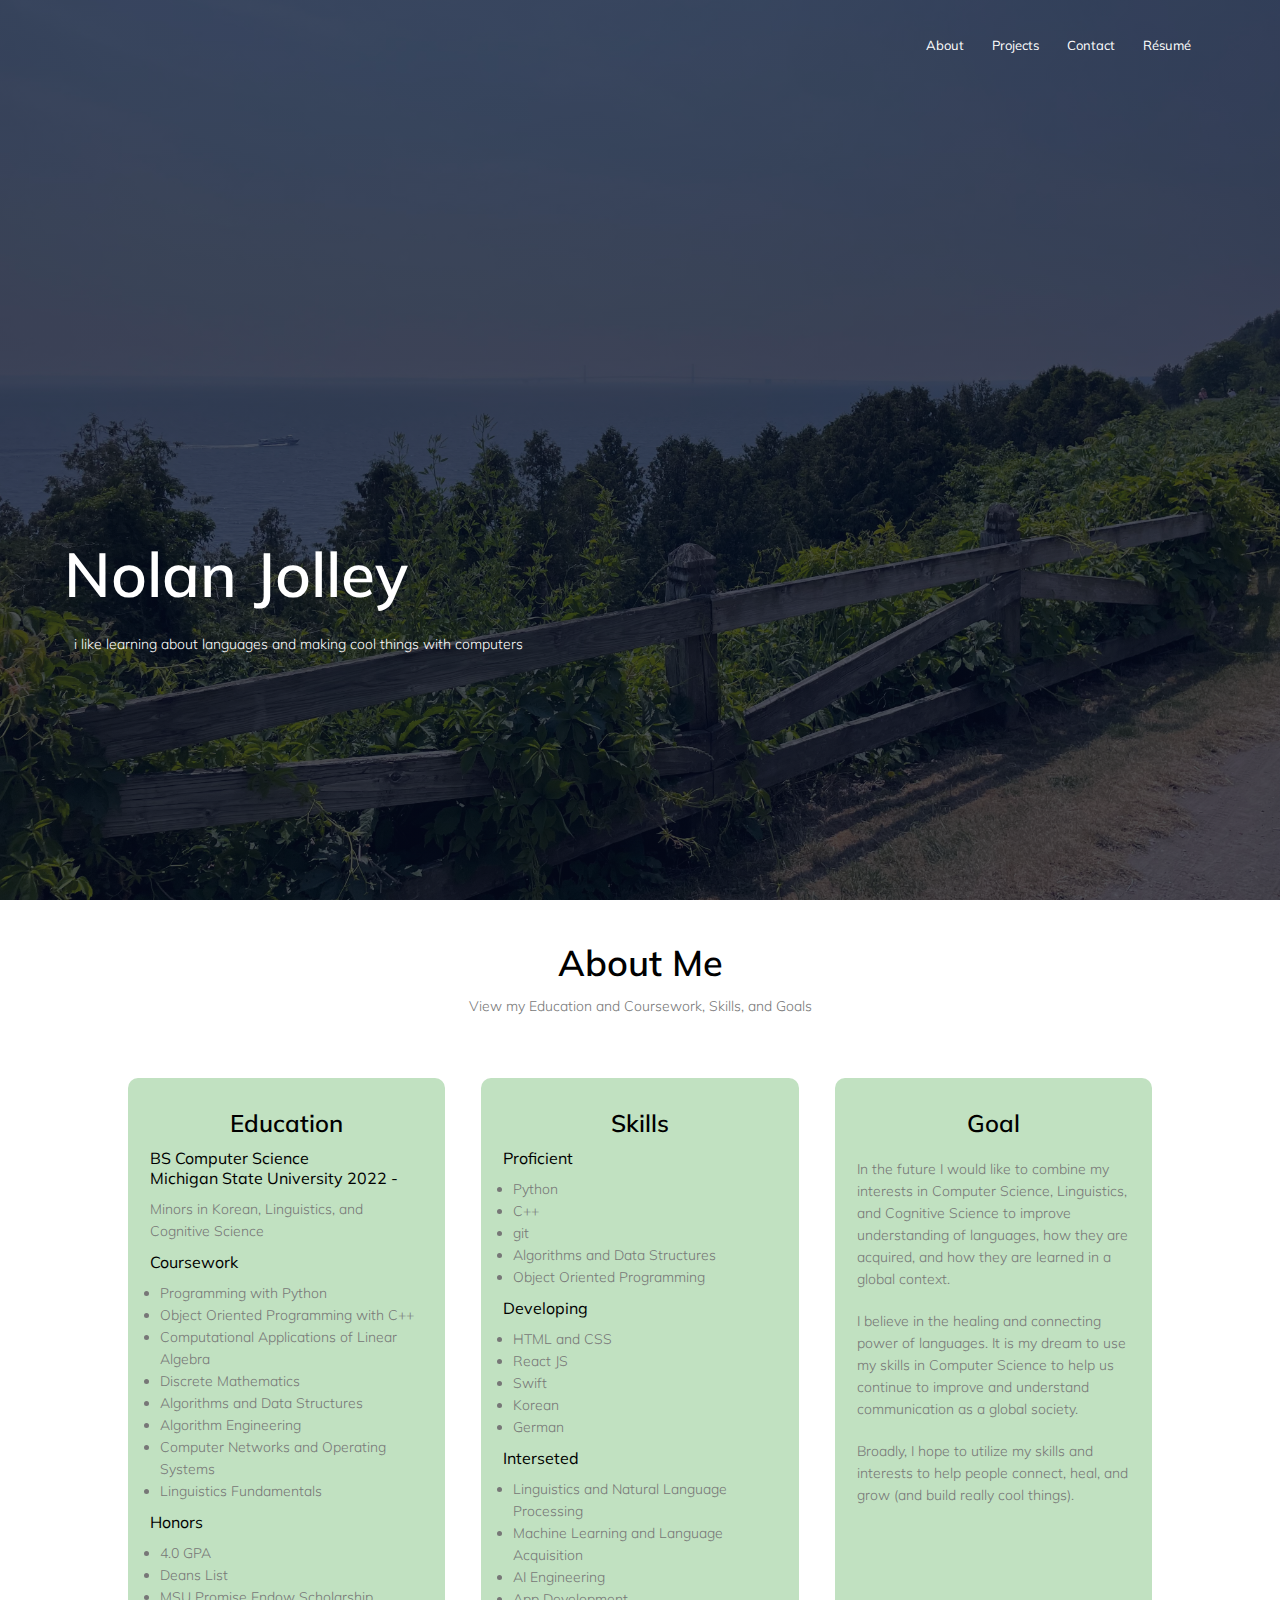
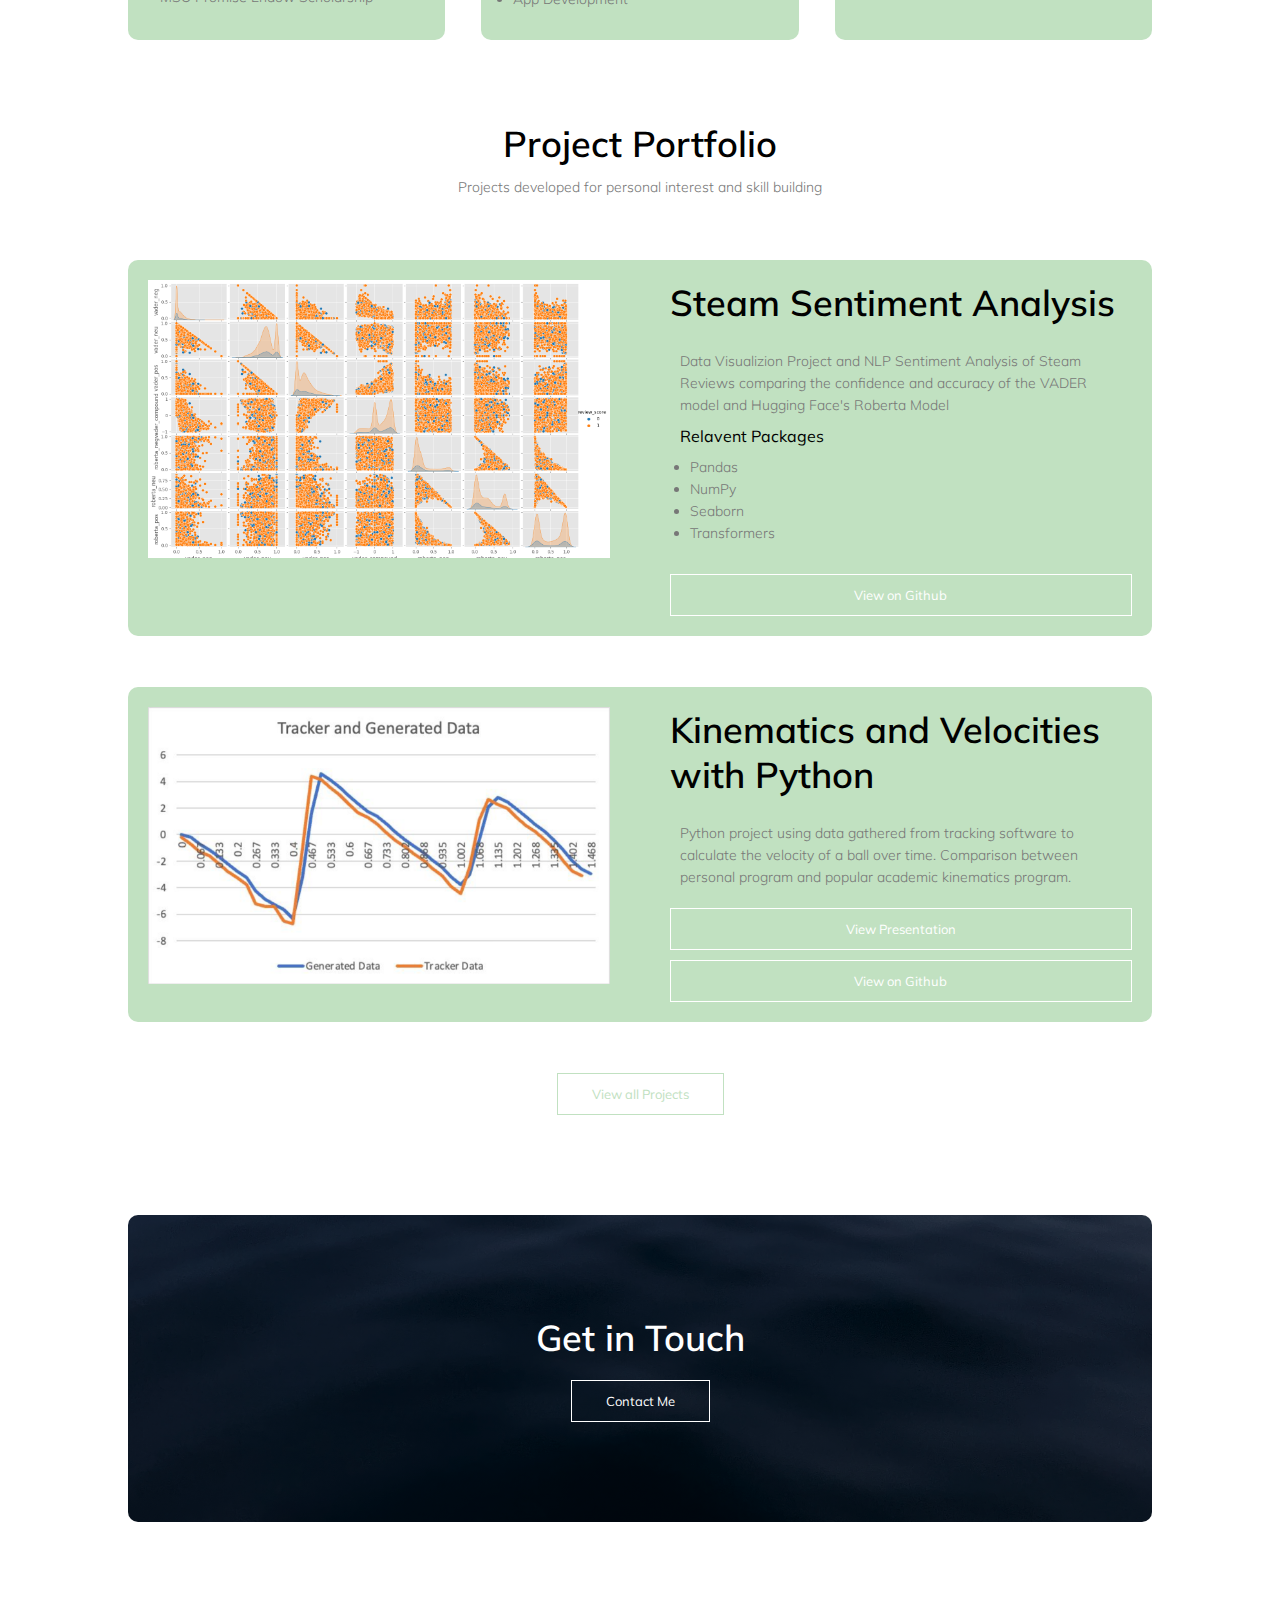
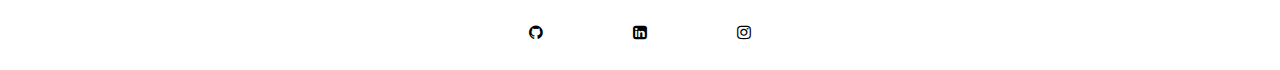
==== commit 7de13d2a: "added additional projects page" ====
--- a/index.html
+++ b/index.html
@@ -238,13 +238,15 @@
                 
             </div>
         </div>
+
+        <a href="projects.html" target = blank_ class = hero-btn2> View all Projects </a>
   
 </section>
 <!-- contact -->
 
 <section class = "contact" id="contact"> 
 
-    <h1>Level Up!</h1>
+    <h1>Get in Touch</h1>
     <a href = "mailto: nolanjolley@gmail.com" class = "hero-btn"> Contact Me </a>
 
 </section>
--- a/style.css
+++ b/style.css
@@ -432,3 +432,22 @@
     padding-right: 30px; 
     padding-bottom: 30px; 
 }
+
+.hero-btn2 { 
+    display: inline-block; 
+    text-decoration: none; 
+    color: #C1E1C1;  
+    border: 1px solid #C1E1C1;
+    padding: 12px 34px; 
+    font-size: 13px; 
+    background: transparent; 
+    position: relative; 
+    cursor: pointer;
+}
+
+.hero-btn2:hover { 
+    border: 1px solid white; 
+    background: #C1E1C1; 
+    color: white;
+    transition: 1s; 
+}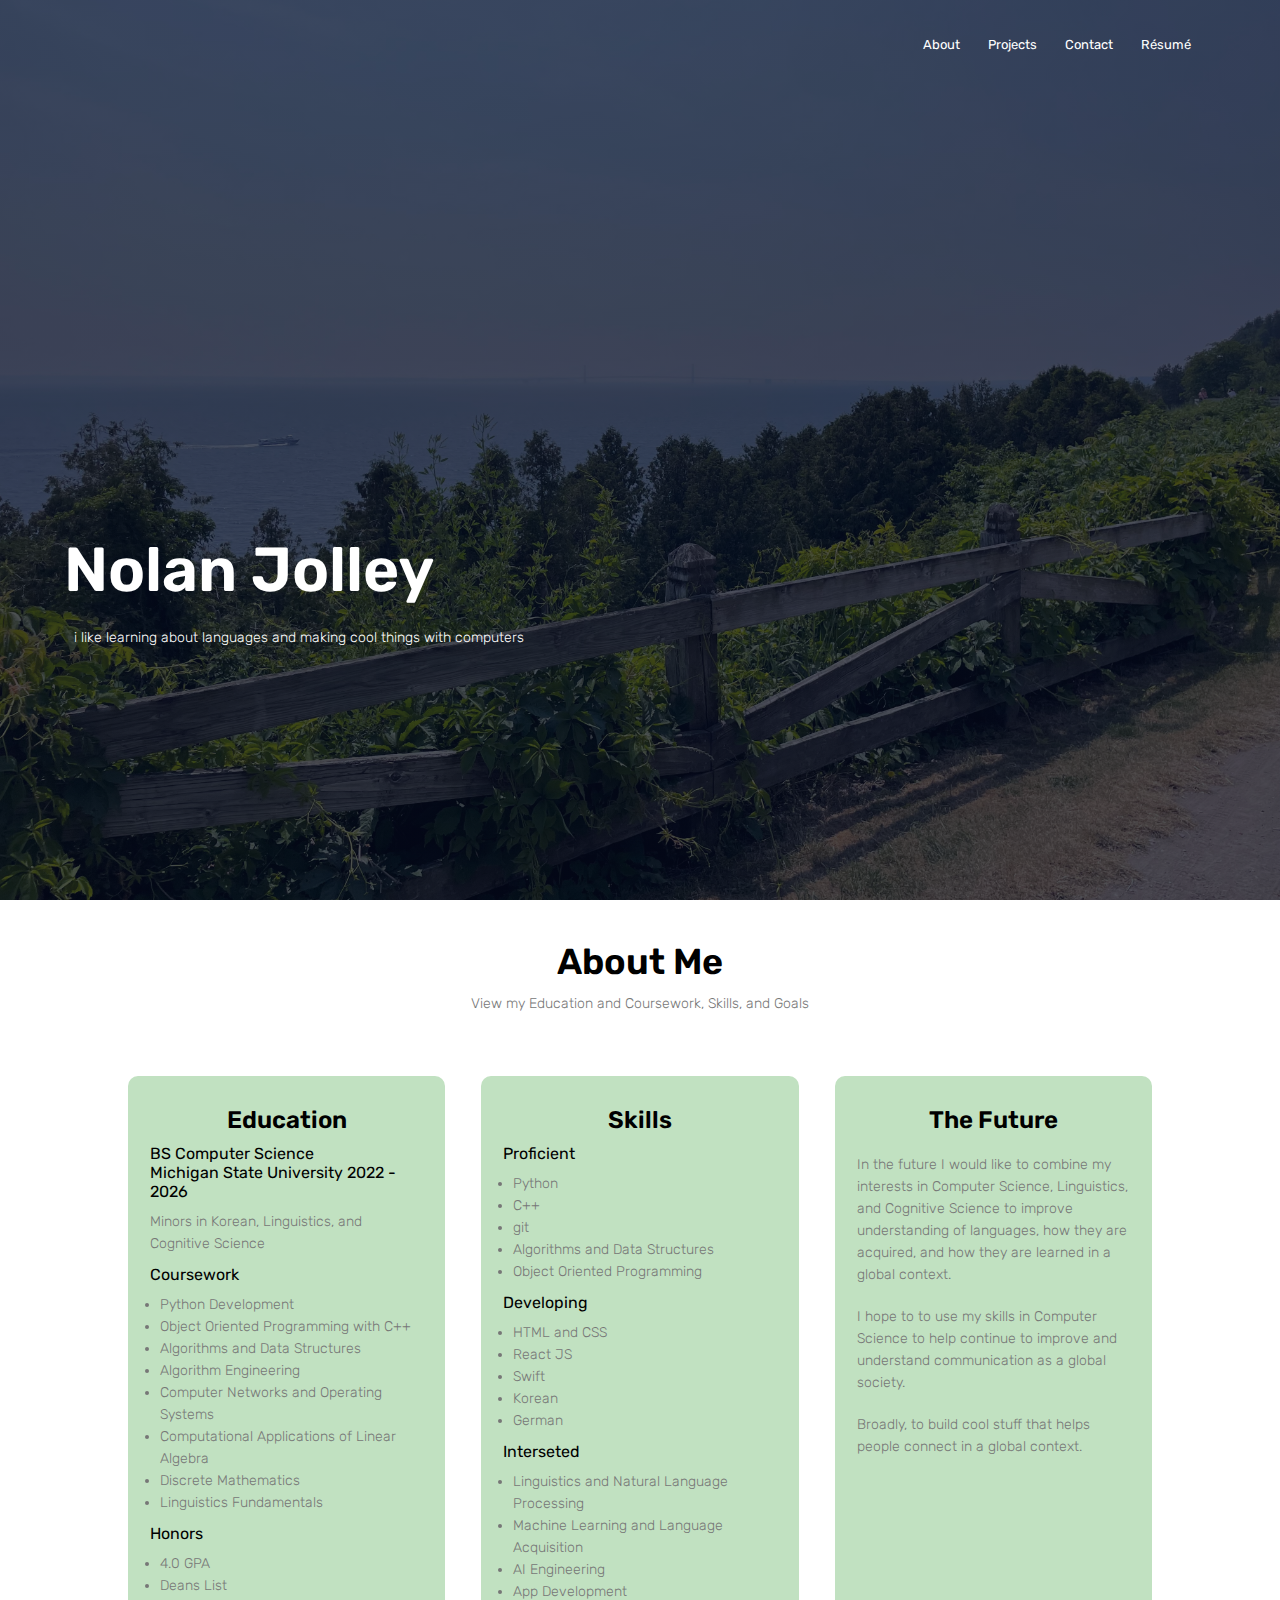
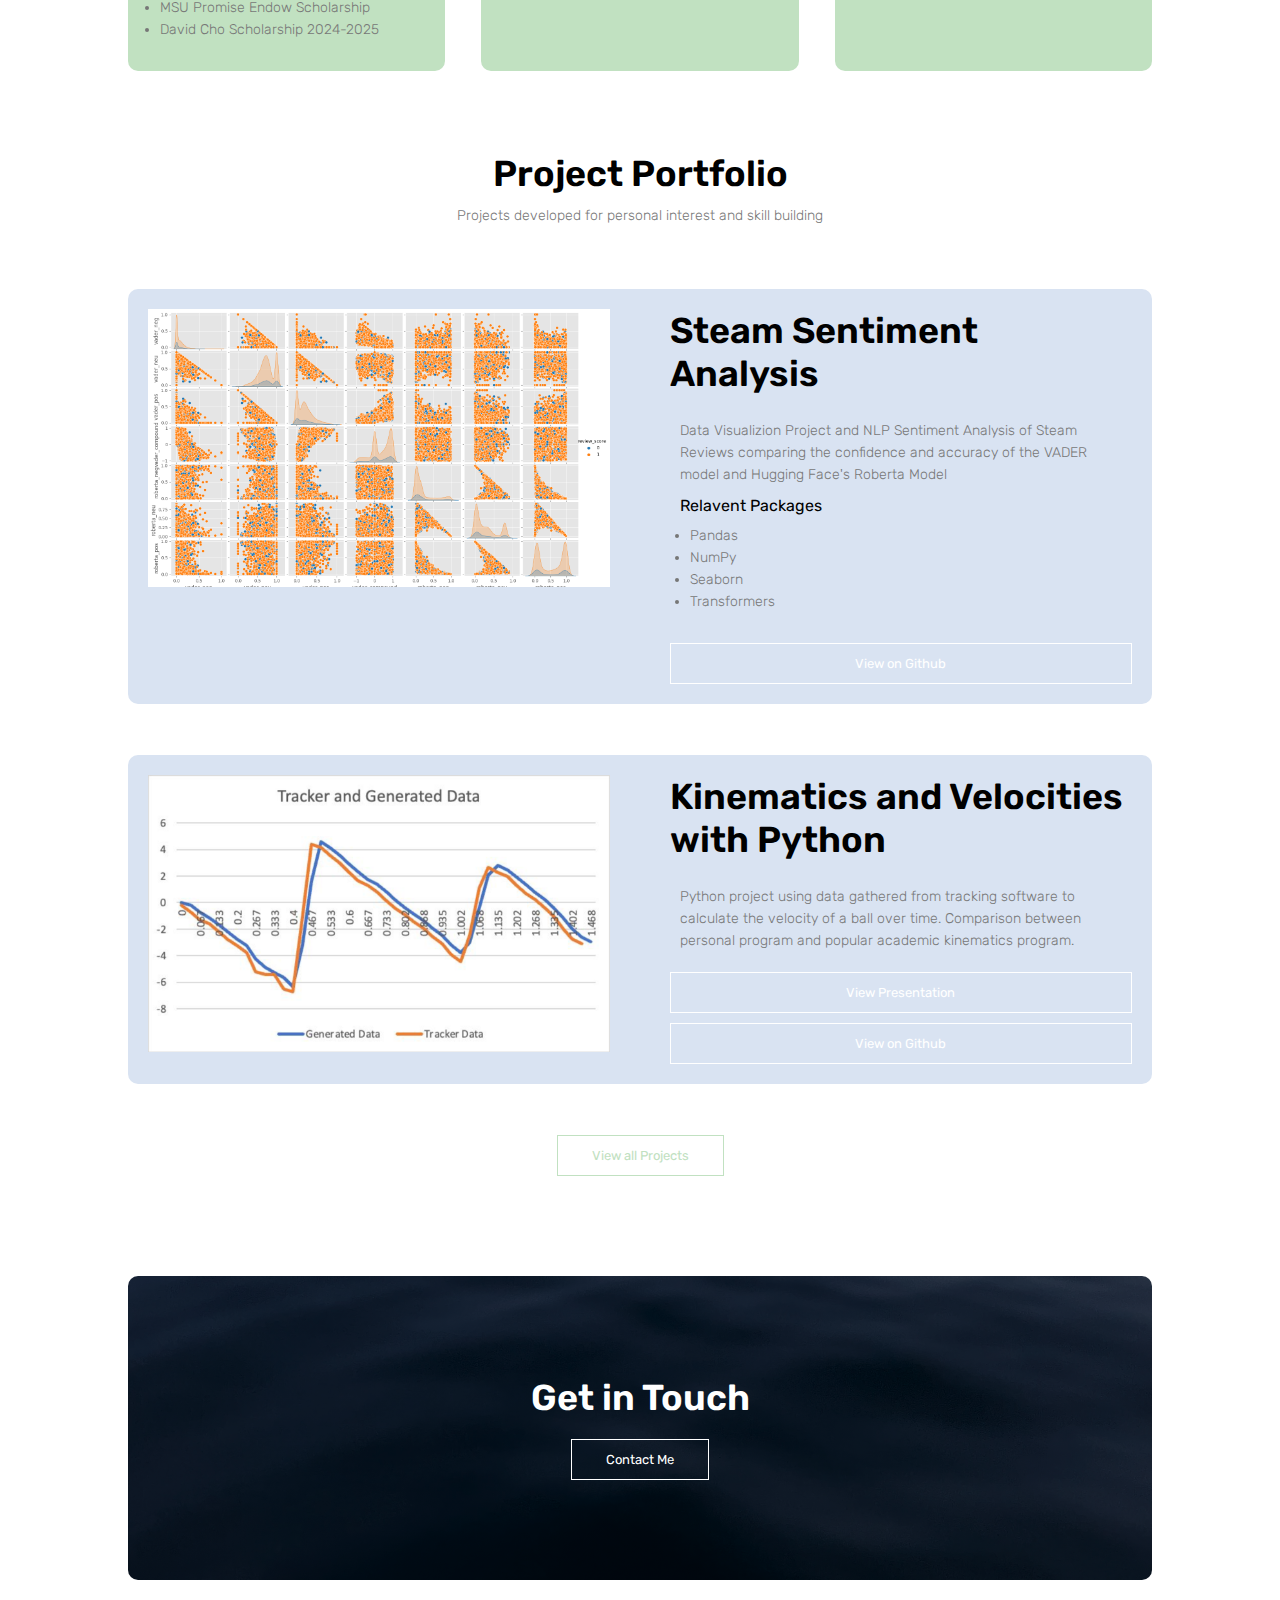
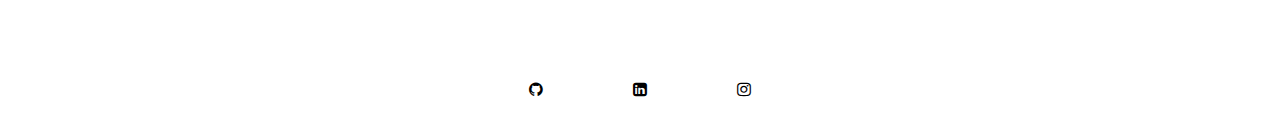
==== commit 1f1109bb: "added minor visual improvements" ====
--- a/index.html
+++ b/index.html
@@ -11,6 +11,7 @@
         <link rel="preconnect" href="https://fonts.googleapis.com">
         <link rel="preconnect" href="https://fonts.gstatic.com" crossorigin>
         <link href="https://fonts.googleapis.com/css2?family=Mulish:wght@200;300;400;600;700&display=swap" rel="stylesheet">
+        <link href='https://fonts.googleapis.com/css?family=Rubik' rel='stylesheet'>
         <link rel="stylesheet" href="https://stackpath.bootstrapcdn.com/font-awesome/4.7.0/css/font-awesome.min.css">
 </head>
 <body>
@@ -64,7 +65,7 @@
                     BS Computer Science  
                 </h4>
                 <h4>
-                    Michigan State University 2022 -
+                    Michigan State University 2022 - 2026
                 </h4>
                 <p>
                     Minors in Korean, Linguistics, and Cognitive Science 
@@ -74,20 +75,20 @@
                     Coursework
                 </h4>
                 <ul>
-                    <li>Programming with Python</li>
+                    <li>Python Development</li>
                     
                     <li>Object Oriented Programming with C++ </li>
                    
+                    <li>Algorithms and Data Structures</li>
+
+                    <li>Algorithm Engineering</li>
+
+                    <li>Computer Networks and Operating Systems</li>
+
                     <li>Computational Applications of Linear Algebra</li>
                    
                     <li>Discrete Mathematics </li>
 
-                    <li>Algorithms and Data Structures</li>
-
-                    <li>Algorithm Engineering</li>
-
-                    <li>Computer Networks and Operating Systems</li>
-
                     <li>Linguistics Fundamentals</li>
                     
                 </ul>
@@ -101,6 +102,7 @@
                     <li>Deans List</li>
                     
                     <li>MSU Promise Endow Scholarship</li>
+                    <li>David Cho Scholarship 2024-2025</li>
                     
                 </ul>
                
@@ -160,7 +162,7 @@
             </div>
             <div class = "proj-col"> 
                 <h2> 
-                     Goal
+                     The Future
                 </h2>
 
                 <p> 
@@ -168,11 +170,11 @@
                     to improve understanding of languages, how they are acquired, and how they are learned in a global context. 
                 </p>
                 <p>
-                    I believe in the healing and connecting power of languages. It is my dream to use my skills in Computer Science
-                    to help us continue to improve and understand communication as a global society. 
+                    I hope to to use my skills in Computer Science
+                    to help continue to improve and understand communication as a global society. 
                 </p>
                 <p>
-                    Broadly, I hope to utilize my skills and interests to help people connect, heal, and grow (and build really cool things). 
+                    Broadly, to build cool stuff that helps people connect in a global context. 
                 </p>
 
             </div>
@@ -189,7 +191,7 @@
             Projects developed for personal interest and skill building  
             
         </p>
-        <div class = "row2"> 
+        <div class = "row3"> 
 
             <div class="project-col">
 
@@ -219,7 +221,7 @@
                 <a href="https://github.com/nolanjolley/steam-sentiment-analysis" target = blank_ class = "hero-btn"> View on Github</a>
             </div>
         </div>
-        <div class = "row2"> 
+        <div class = "row3"> 
 
             <div class="project-col">
 
--- a/style.css
+++ b/style.css
@@ -1,7 +1,7 @@
 *{ 
     margin: 0; 
     padding: 0; 
-    font-family: 'Mulish', sans-serif;
+    font-family: 'Rubik';
 }
 
 .header1 { 
@@ -100,8 +100,9 @@
 
 .hero-btn:hover {
     
-    border: 1px solid #C1E1C1; 
-    background: #C1E1C1; 
+    border: 1px solid white; 
+    background: white; 
+    color: #C1E1C1; 
     transition: 1s; 
 
 }
@@ -262,6 +263,20 @@
     transition: 0.5s; 
 }
 
+.row3 { 
+    margin-top: 5%;
+    display: flex; 
+    justify-content: space-between;
+
+    flex-basis: 31%;
+    background: #d9e3f2;
+    border-radius: 10px; 
+    margin-bottom: 5%; 
+    padding: 20px 20px; 
+    box-sizing: border-box;
+    transition: 0.5s; 
+}
+
 .row2:hover { 
     box-shadow: 0 0 20px 0px rgba(0,0,0,0.2)
 }
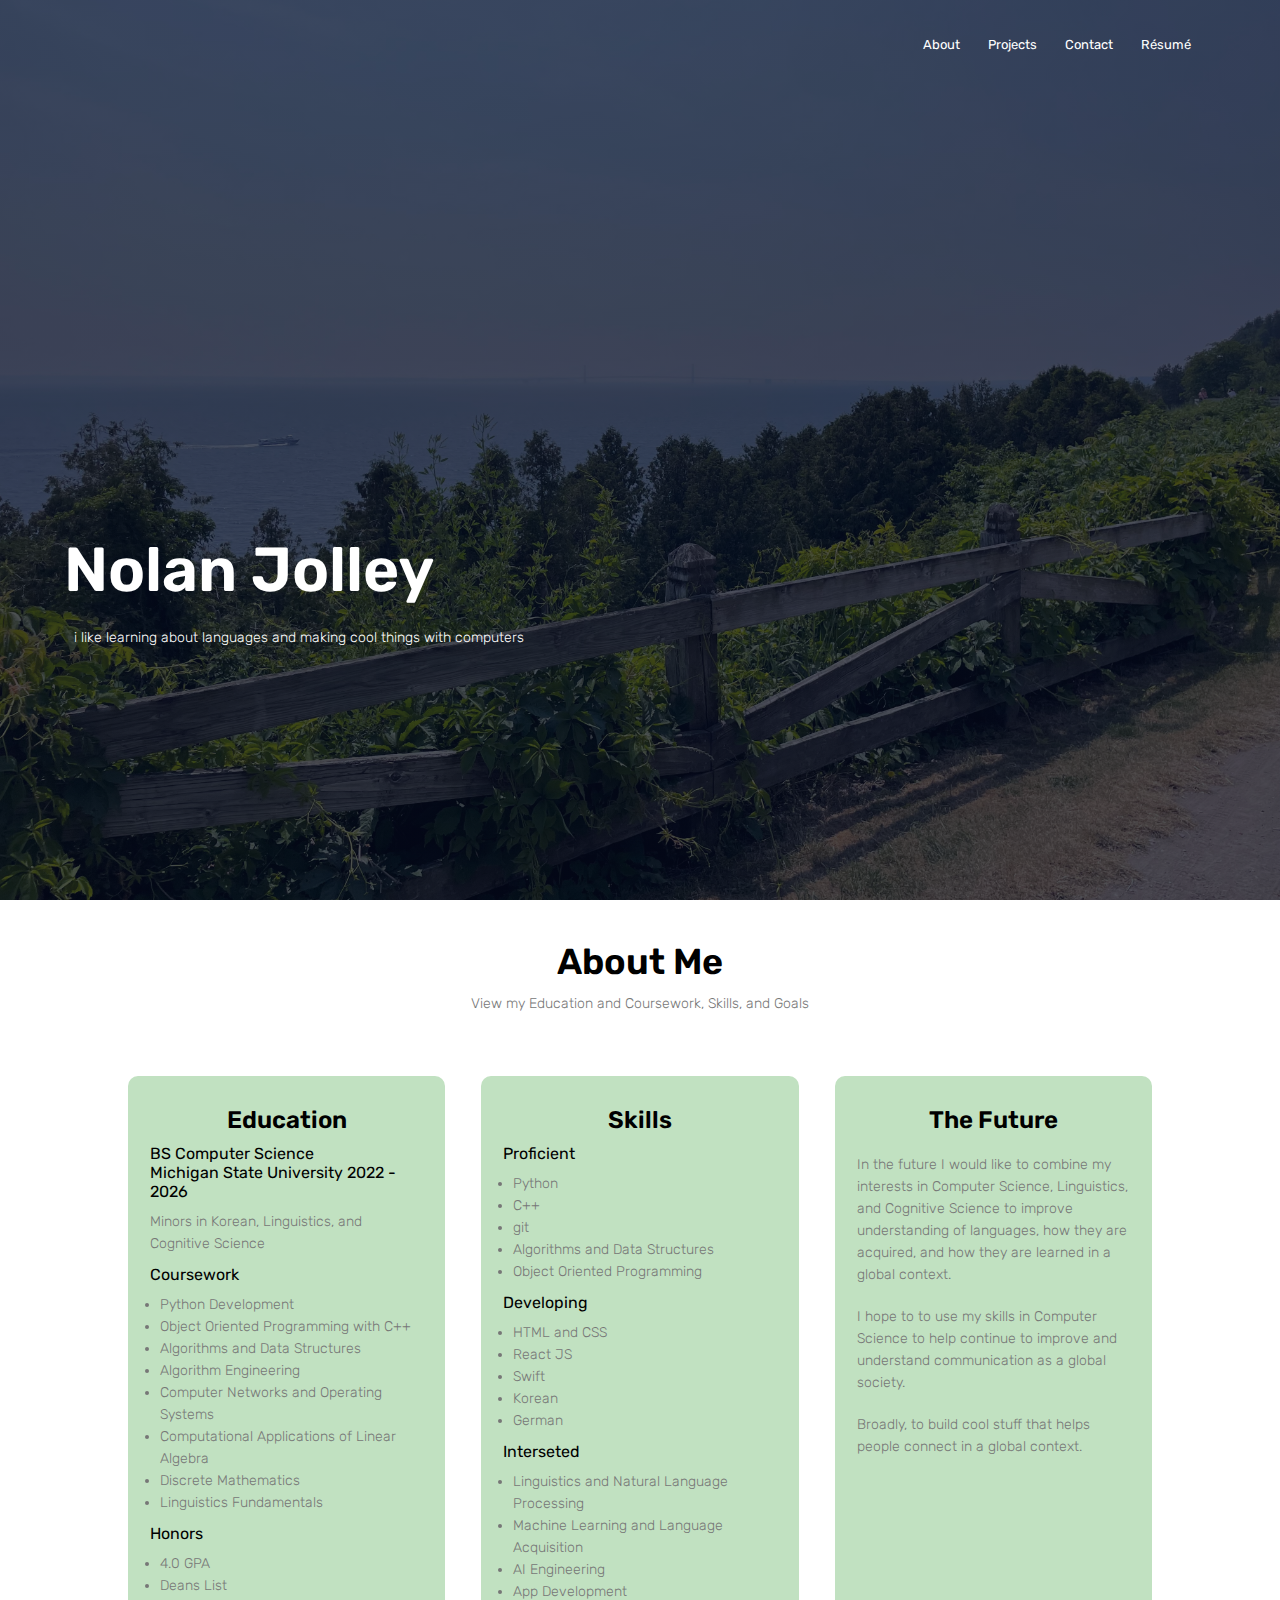
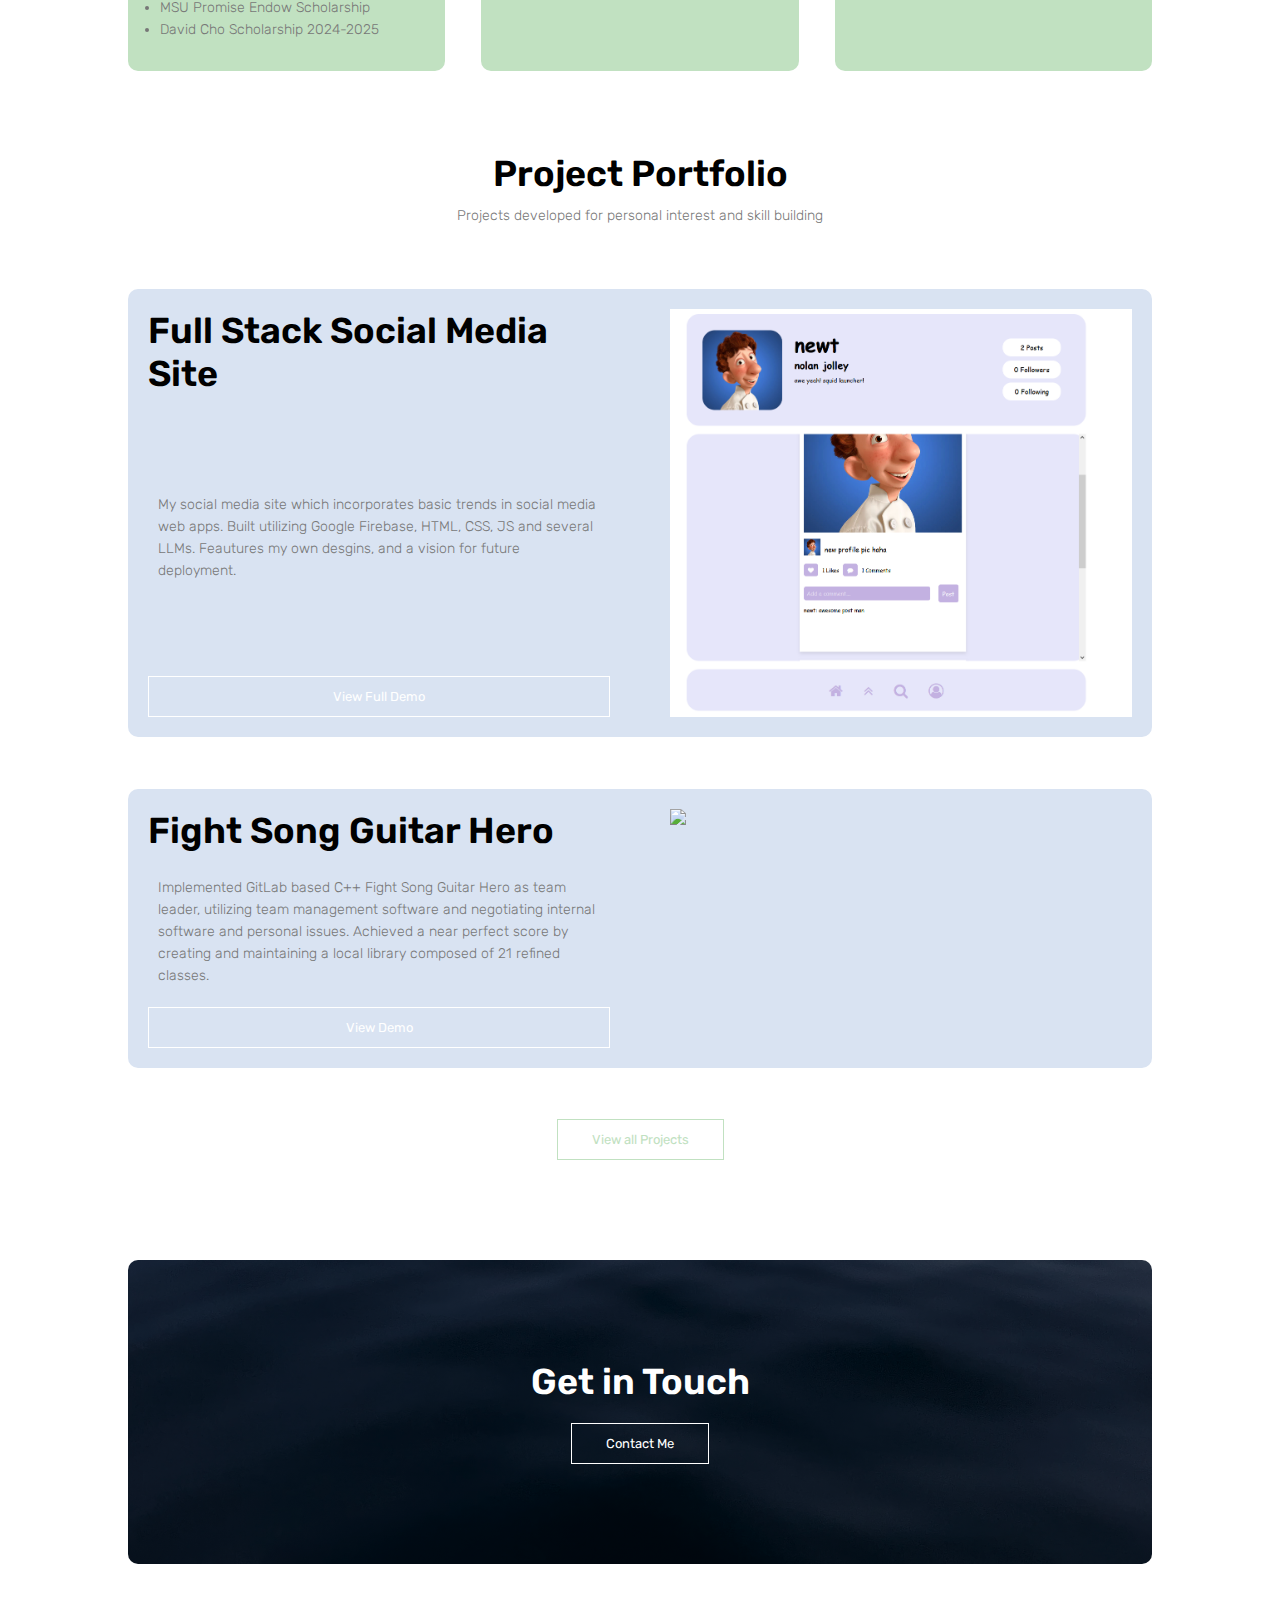
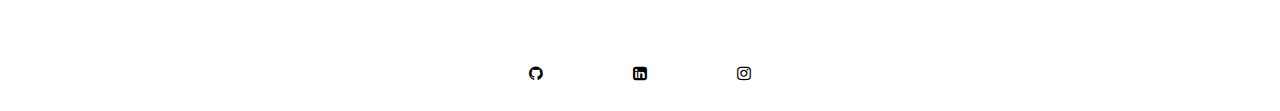
==== commit 1b8c4944: "erm whoopsies" ====
--- a/index.html
+++ b/index.html
@@ -29,7 +29,7 @@
                         <li><a href ="#about-section"> About </a></li>
                         <li><a href ="#projects"> Projects </a></li>
                         <li><a href ="#contact"> Contact </a></li>
-                        <li><a href ="images/nolanjolleyRE.pdf" target = blank_> Résumé </a></li>
+                        <li><a href ="images/nolanjolley.pdf" target = blank_> Résumé </a></li>
 
                     </ul>
                 </div>
@@ -195,48 +195,42 @@
 
             <div class="project-col">
 
-                <img src = "images/VADERvsRoberta.png">
-                
-            </div>
-            <div class="project-col">
-
-                <h1> Steam Sentiment Analysis</h1>
-                <p>Data Visualizion Project and NLP Sentiment Analysis of Steam Reviews comparing the confidence and 
-                    accuracy of the VADER model and Hugging Face's Roberta Model
-                </p>
-                <h4>
-                    Relavent Packages
-                </h4>
-                <ul>
-                    
-                    <li>Pandas</li>
-
-                    <li>NumPy </li>
-                    
-                    <li>Seaborn</li>
-
-                    <li>Transformers</li>
-                </ul>
-                
-                <a href="https://github.com/nolanjolley/steam-sentiment-analysis" target = blank_ class = "hero-btn"> View on Github</a>
+                <h1>Full Stack Social Media Site</h1>
+                <p>My social media site which incorporates basic trends in social media web apps. Built utilizing Google Firebase, HTML, CSS, JS and several LLMs. Feautures my own desgins, and a vision for future deployment.
+                </p>
+                
+                
+                <a href="https://drive.google.com/file/d/1220vEfBNacxtOt5cvhkiYfv4QR_u9eX0/view?usp=sharing" target = blank_ class = "hero-btn"> View Full Demo</a>
+            </div>
+            <div class="project-col">
+    
+                <img src = "images/socialmed.png">
+                
             </div>
         </div>
         <div class = "row3"> 
 
             <div class="project-col">
 
-                <img src = "images/Screenshot 2023-09-03 at 11.42.48 PM.png">
-                
-            </div>
-            <div class="project-col">
-              
-                <h1>Kinematics and Velocities with Python </h1>
-                <p>Python project using data gathered from tracking software to calculate 
-                    the velocity of a ball over time. Comparison between personal program and popular academic 
-                    kinematics program. 
-                </p>
-                <a href="https://drive.google.com/file/d/1aO3XGVloeSkYE9qz4G8ztH5Ztpsj8HgO/view?usp=sharing" target = blank_ class = "hero-btn"> View Presentation</a>
-                <a href="https://github.com/nolanjolley/vel_project" target = blank_ class = "hero-btn"> View on Github </a>
+                <h1>Fight Song Guitar Hero</h1>
+                <p>Implemented GitLab based C++ Fight Song Guitar Hero as team leader, utilizing team management software and negotiating internal software and personal issues. Achieved a near perfect score by creating and maintaining a local library composed of 21 refined classes. 
+                </p>
+                <!-- <h4>Packages</h4>
+                
+                <ul>
+                    
+                    <li>beautifulsoup</li>
+    
+                    <li>NumPy</li>
+                    
+                    <li>pandas</li>
+    
+                </ul> -->
+                <a href="" target = blank_ class = "hero-btn"> View Demo</a>
+            </div>
+            <div class="project-col">
+    
+                <img src = "images/spartanrock.png">
                 
             </div>
         </div>
